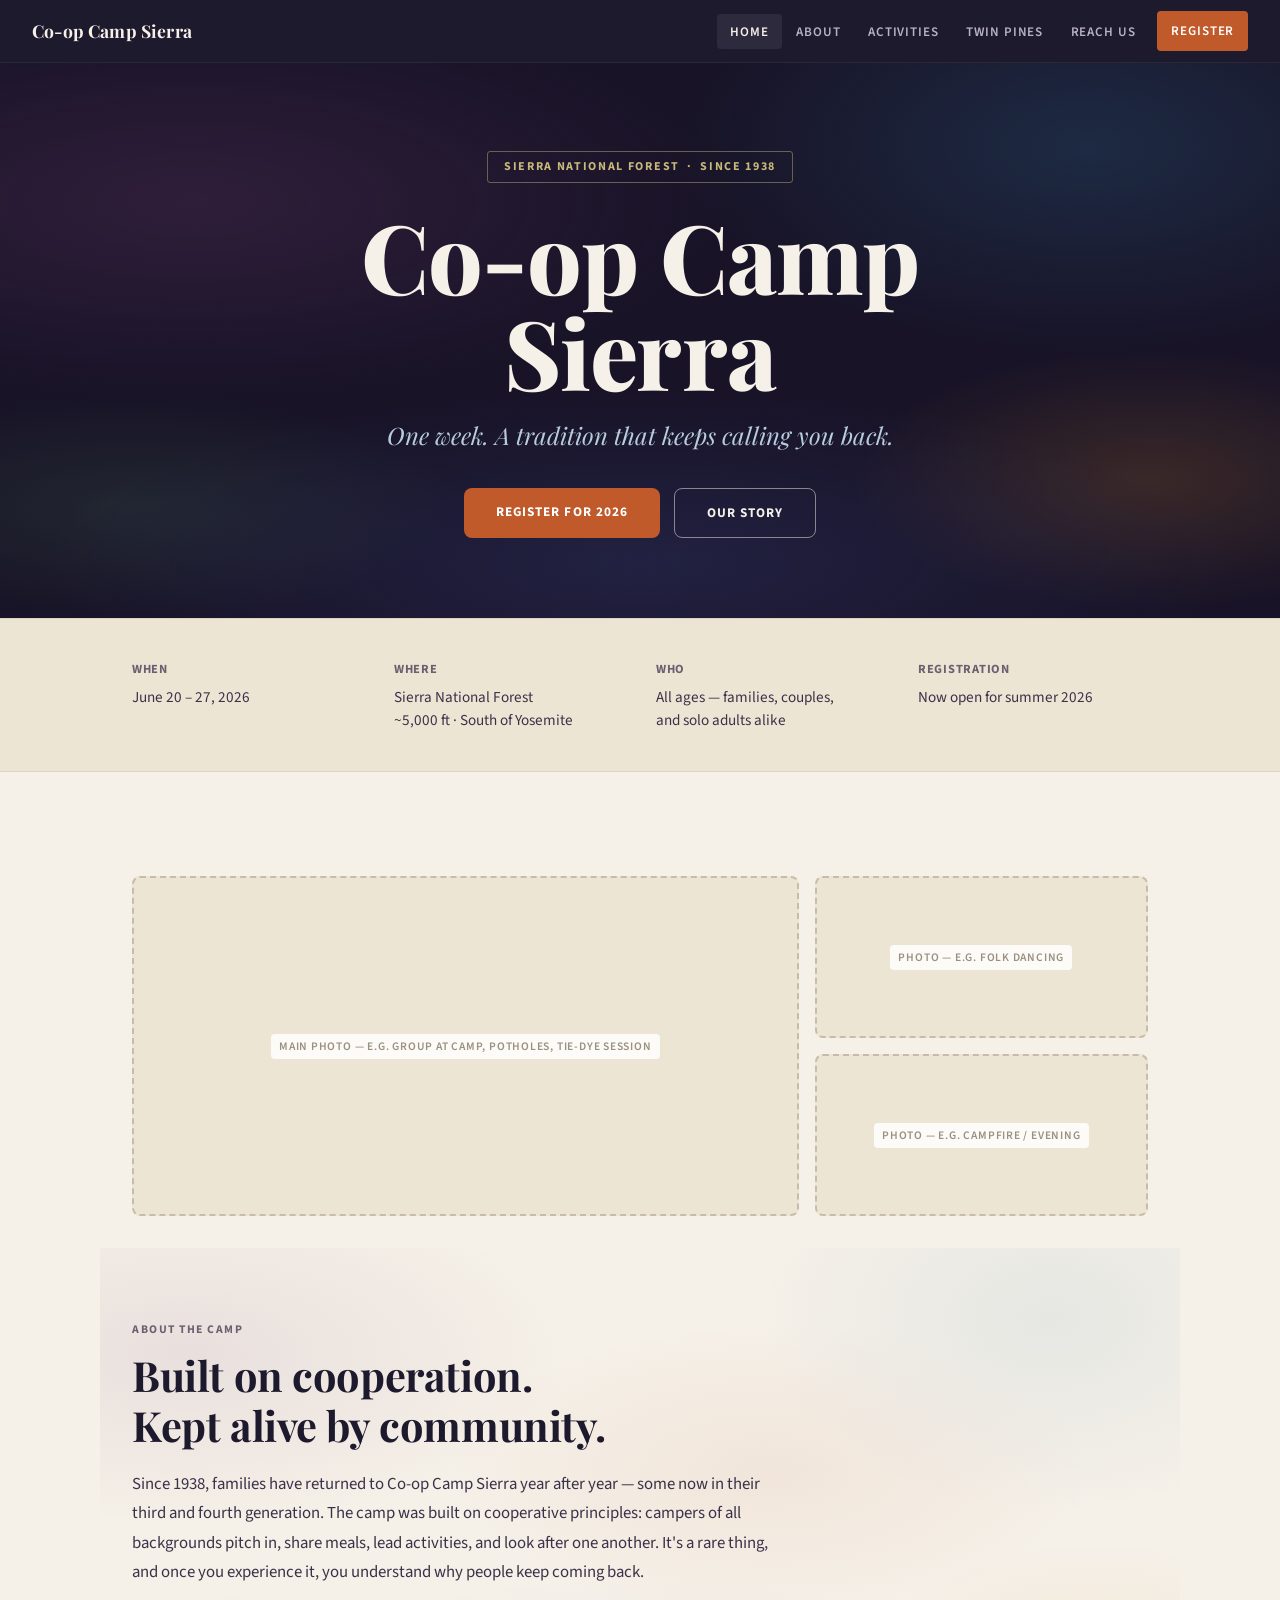
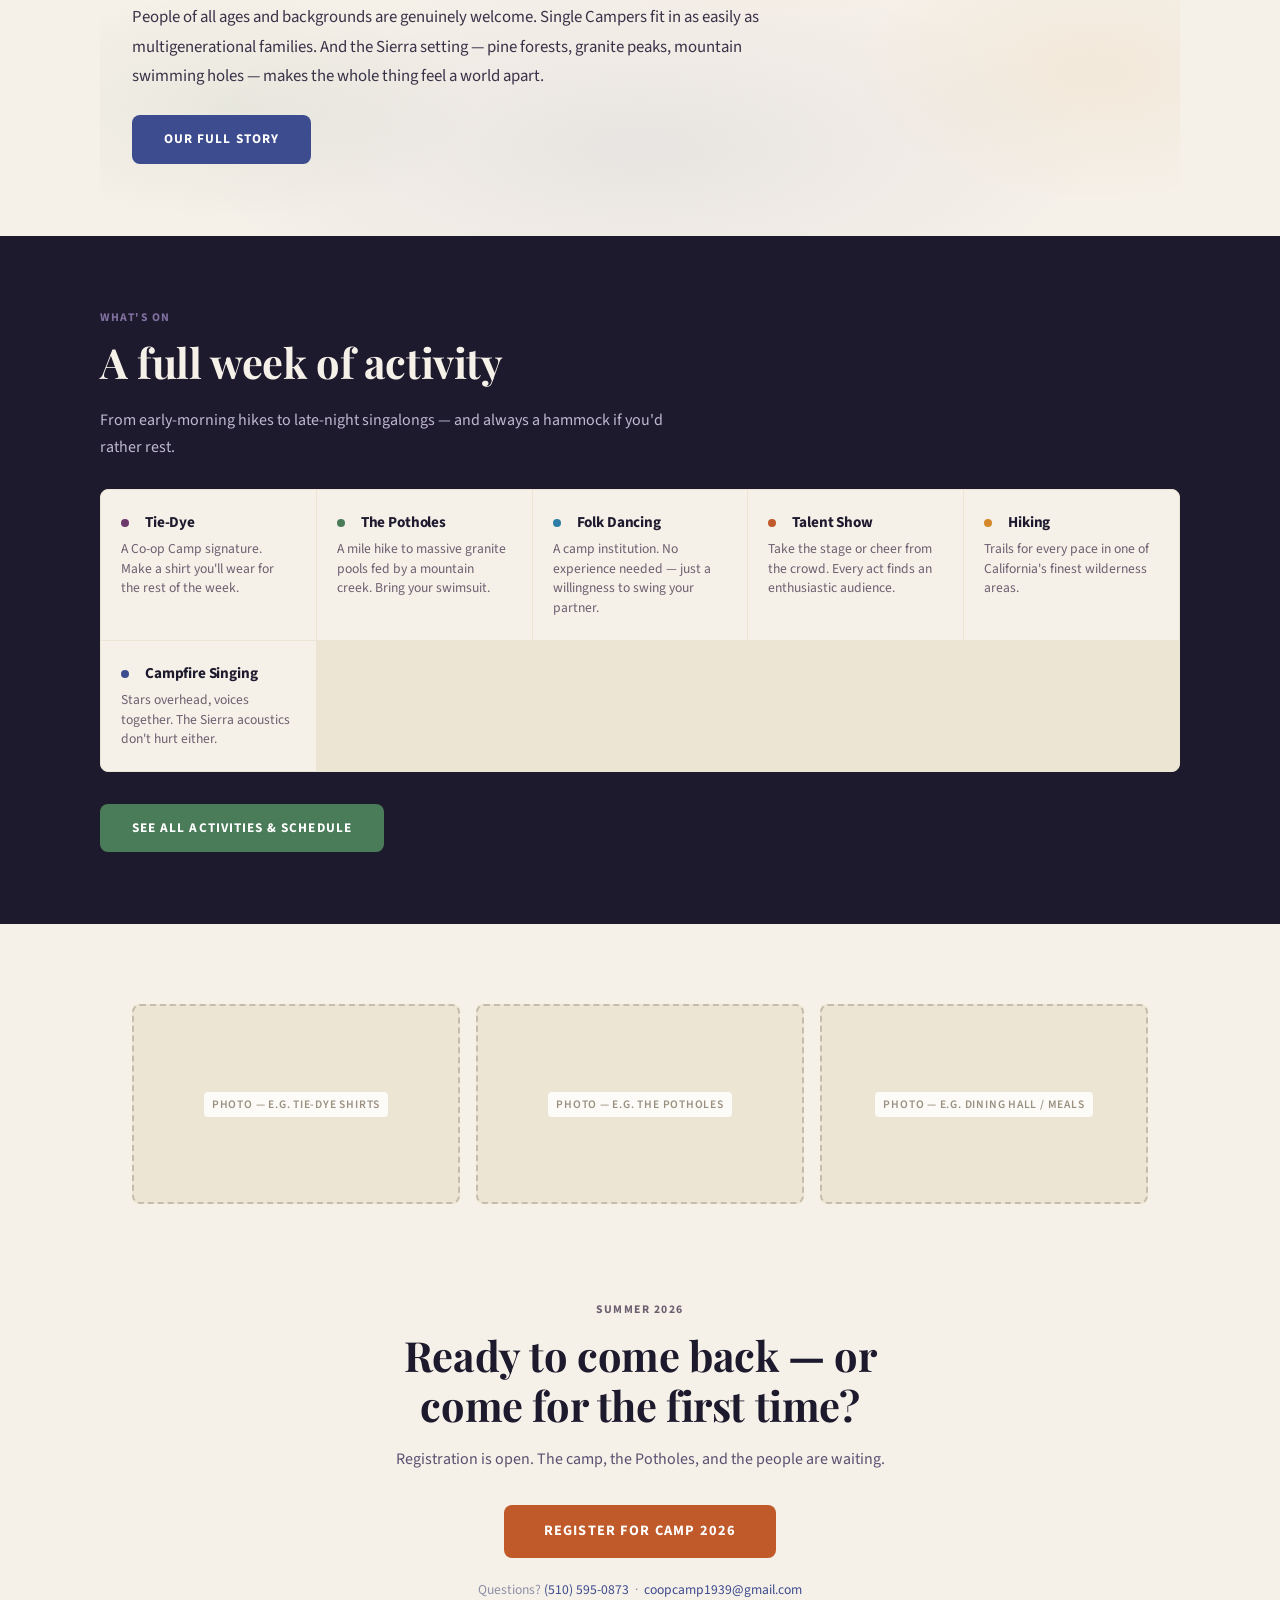
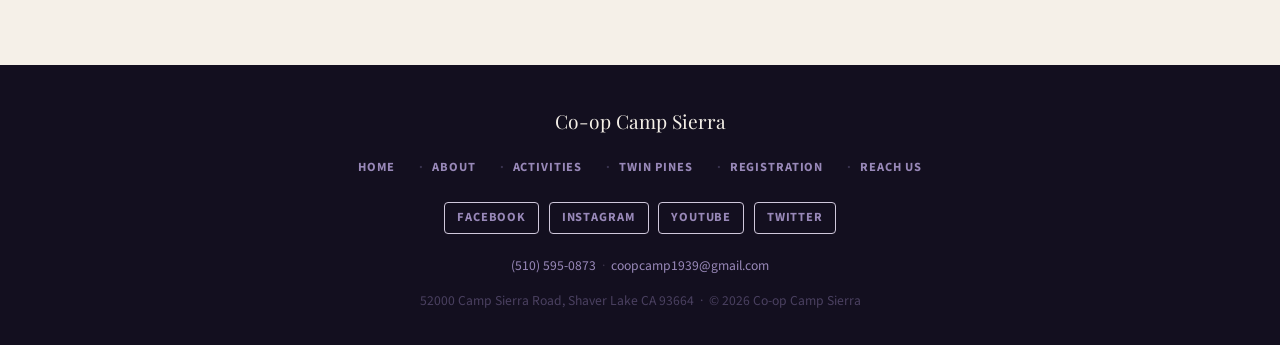
==== index.html @ 74055d45 "Add files via upload" ====
<!DOCTYPE html>
<html lang="en">
<head>
  <meta charset="UTF-8" />
  <meta name="viewport" content="width=device-width, initial-scale=1.0" />
  <title>Co-op Camp Sierra — A Cooperative Family Camp Since 1938</title>
  <meta name="description" content="Co-op Camp Sierra has gathered families and friends in the Sierras every summer since 1938. Join us June 20–27, 2026." />
  <link rel="stylesheet" href="css/style.css" />
</head>
<body>

  <nav class="site-nav" role="navigation" aria-label="Main navigation">
    <a class="nav-logo" href="index.html">Co-op Camp Sierra</a>
    <button class="nav-toggle" aria-label="Toggle menu" onclick="document.querySelector('.nav-links').classList.toggle('open')">
      <span></span><span></span><span></span>
    </button>
    <ul class="nav-links" id="nav-links">
      <li><a href="index.html" class="active">Home</a></li>
      <li><a href="pages/about.html">About</a></li>
      <li><a href="pages/activities.html">Activities</a></li>
      <li><a href="pages/twin-pines.html">Twin Pines</a></li>
      <li><a href="pages/contact.html">Reach Us</a></li>
      <li><a href="pages/registration.html" class="nav-cta">Register</a></li>
    </ul>
  </nav>

  <!-- HERO — replace the style background-image URL with your own photo -->
  <header class="hero hero-bg tiedye-wash"
          style="background-image: url('images/carnival.jpeg');">
    <!-- To add a photo: save your image as images/hero-camp.jpg (or any format)
         and update the URL above. The tie-dye glow and dark overlay appear automatically. -->
    <p class="hero-eyebrow">Sierra National Forest &nbsp;·&nbsp; Since 1938</p>
    <h1 class="hero-title">Co-op Camp Sierra</h1>
    <p class="hero-subtitle">One week. A tradition that keeps calling you back.</p>
    <div class="hero-ctas">
      <a class="btn btn-primary" href="pages/registration.html">Register for 2026</a>
      <a class="btn btn-secondary" href="pages/about.html">Our Story</a>
    </div>
  </header>

  <!-- QUICK FACTS STRIP -->
  <div class="info-strip">
    <div class="info-strip-inner">
      <div class="info-item">
        <h4>When</h4>
        <p>June 20 – 27, 2026</p>
      </div>
      <div class="info-item">
        <h4>Where</h4>
        <p>Sierra National Forest<br>~5,000 ft · South of Yosemite</p>
      </div>
      <div class="info-item">
        <h4>Who</h4>
        <p>All ages — families, couples,<br>and solo adults alike</p>
      </div>
      <div class="info-item">
        <h4>Registration</h4>
        <p>Now open for summer 2026</p>
      </div>
    </div>
  </div>

  <!-- PHOTO GALLERY — top of homepage -->
  <section class="section" style="padding-bottom:0;">
    <div class="photo-grid-hero">
      <!-- Replace src="" with your actual image paths, e.g. src="../images/potholes.jpg" -->
      <div class="photo-block" style="height:340px;">
        <span class="photo-block-label">Main photo — e.g. group at camp, Potholes, tie-dye session</span>
        <!-- <img src="images/camp-main.jpg" alt="Campers at Co-op Camp Sierra"> -->
      </div>
      <div style="display:flex; flex-direction:column; gap:1rem;">
        <div class="photo-block" style="height:162px;">
          <span class="photo-block-label">Photo — e.g. folk dancing</span>
          <!-- <img src="images/folk-dancing.jpg" alt="Folk dancing at camp"> -->
        </div>
        <div class="photo-block" style="height:162px;">
          <span class="photo-block-label">Photo — e.g. campfire / evening</span>
          <!-- <img src="images/campfire.jpg" alt="Campfire evening"> -->
        </div>
      </div>
    </div>
  </section>

  <!-- ABOUT SNAPSHOT -->
  <section class="section tiedye-wash">
    <p class="section-eyebrow">About the Camp</p>
    <h2 class="section-title">Built on cooperation.<br>Kept alive by community.</h2>
    <p class="section-body">Since 1938, families have returned to Co-op Camp Sierra year after year — some now in their third and fourth generation. The camp was built on cooperative principles: campers of all backgrounds pitch in, share meals, lead activities, and look after one another. It's a rare thing, and once you experience it, you understand why people keep coming back.</p>
    <p class="section-body" style="margin-top:1rem;">People of all ages and backgrounds are genuinely welcome. Single Campers fit in as easily as multigenerational families. And the Sierra setting — pine forests, granite peaks, mountain swimming holes — makes the whole thing feel a world apart.</p>
    <a class="btn btn-indigo" style="margin-top:1.5rem; display:inline-block;" href="pages/about.html">Our Full Story</a>
  </section>

  <!-- ACTIVITIES BAND -->
  <div class="band band-ink">
    <div class="band-inner">
      <p class="section-eyebrow">What's On</p>
      <h2 class="section-title">A full week of activity</h2>
      <p style="color:#c0b8d0; max-width:580px; margin-bottom:0.5rem; font-size:1rem;">From early-morning hikes to late-night singalongs — and always a hammock if you'd rather rest.</p>

      <div class="activity-grid">
        <div class="activity-card">
          <div style="display:flex;align-items:center;gap:0.5rem;margin-bottom:0.3rem;">
            <span class="activity-dot" style="background:var(--plum);"></span>
            <h3>Tie-Dye</h3>
          </div>
          <p>A Co-op Camp signature. Make a shirt you'll wear for the rest of the week.</p>
        </div>
        <div class="activity-card">
          <div style="display:flex;align-items:center;gap:0.5rem;margin-bottom:0.3rem;">
            <span class="activity-dot" style="background:var(--sage);"></span>
            <h3>The Potholes</h3>
          </div>
          <p>A mile hike to massive granite pools fed by a mountain creek. Bring your swimsuit.</p>
        </div>
        <div class="activity-card">
          <div style="display:flex;align-items:center;gap:0.5rem;margin-bottom:0.3rem;">
            <span class="activity-dot" style="background:var(--sky);"></span>
            <h3>Folk Dancing</h3>
          </div>
          <p>A camp institution. No experience needed — just a willingness to swing your partner.</p>
        </div>
        <div class="activity-card">
          <div style="display:flex;align-items:center;gap:0.5rem;margin-bottom:0.3rem;">
            <span class="activity-dot" style="background:var(--rust);"></span>
            <h3>Talent Show</h3>
          </div>
          <p>Take the stage or cheer from the crowd. Every act finds an enthusiastic audience.</p>
        </div>
        <div class="activity-card">
          <div style="display:flex;align-items:center;gap:0.5rem;margin-bottom:0.3rem;">
            <span class="activity-dot" style="background:var(--marigold);"></span>
            <h3>Hiking</h3>
          </div>
          <p>Trails for every pace in one of California's finest wilderness areas.</p>
        </div>
        <div class="activity-card">
          <div style="display:flex;align-items:center;gap:0.5rem;margin-bottom:0.3rem;">
            <span class="activity-dot" style="background:var(--indigo);"></span>
            <h3>Campfire Singing</h3>
          </div>
          <p>Stars overhead, voices together. The Sierra acoustics don't hurt either.</p>
        </div>
      </div>
      <div style="margin-top:2rem;">
        <a class="btn btn-sage" href="pages/activities.html">See All Activities &amp; Schedule</a>
      </div>
    </div>
  </div>

  <!-- PHOTO ROW -->
  <section class="section" style="padding-top:3rem; padding-bottom:0;">
    <div class="photo-grid-3">
      <div class="photo-block" style="height:200px;">
        <span class="photo-block-label">Photo — e.g. tie-dye shirts</span>
        <!-- <img src="images/tiedye.jpg" alt="Tie-dye at camp"> -->
      </div>
      <div class="photo-block" style="height:200px;">
        <span class="photo-block-label">Photo — e.g. the Potholes</span>
        <!-- <img src="images/potholes.jpg" alt="The Potholes swimming holes"> -->
      </div>
      <div class="photo-block" style="height:200px;">
        <span class="photo-block-label">Photo — e.g. dining hall / meals</span>
        <!-- <img src="images/dining.jpg" alt="Meals at camp"> -->
      </div>
    </div>
  </section>

  <!-- CTA -->
  <section class="section" style="text-align:center; padding-top:4rem; padding-bottom:4rem;">
    <p class="section-eyebrow" style="text-align:center;">Summer 2026</p>
    <h2 class="section-title" style="max-width:560px; margin:0 auto 1rem;">Ready to come back — or come for the first time?</h2>
    <p style="max-width:500px; margin:0 auto 2rem; color:#5a5070; font-size:1rem;">Registration is open. The camp, the Potholes, and the people are waiting.</p>
    <a class="btn btn-primary" href="pages/registration.html" style="font-size:0.9rem; padding:0.9rem 2.5rem;">Register for Camp 2026</a>
    <p style="color:#9090a8; font-size:0.85rem; margin-top:1.25rem;">Questions? <a href="tel:5105950873">(510) 595-0873</a> &nbsp;·&nbsp; <a href="mailto:coopcamp1939@gmail.com">coopcamp1939@gmail.com</a></p>
  </section>

  <footer class="site-footer">
    <span class="footer-logo">Co-op Camp Sierra</span>
    <nav class="footer-links" aria-label="Footer navigation">
      <a href="index.html">Home</a>
      <a href="pages/about.html">About</a>
      <a href="pages/activities.html">Activities</a>
      <a href="pages/twin-pines.html">Twin Pines</a>
      <a href="pages/registration.html">Registration</a>
      <a href="pages/contact.html">Reach Us</a>
    </nav>
    <div class="social-links" style="justify-content:center; margin-bottom:1.25rem;">
      <a href="http://www.facebook.com/groups/51711487635/" target="_blank" rel="noopener">Facebook</a>
      <a href="https://www.instagram.com/coopcampsierra/" target="_blank" rel="noopener">Instagram</a>
      <a href="http://www.youtube.com/channel/UCi2rjF8sjHXyjd9L-mYlB8A" target="_blank" rel="noopener">YouTube</a>
      <a href="https://twitter.com/coopCampSierra" target="_blank" rel="noopener">Twitter</a>
    </div>
    <p><a href="tel:5105950873">(510) 595-0873</a> &nbsp;·&nbsp; <a href="mailto:coopcamp1939@gmail.com">coopcamp1939@gmail.com</a></p>
    <p style="margin-top:0.75rem; color:#4a4060;">52000 Camp Sierra Road, Shaver Lake CA 93664 &nbsp;·&nbsp; © 2026 Co-op Camp Sierra</p>
  </footer>

</body>
</html>
---- css/style.css ----
/* =============================================
   Co-op Camp Sierra — Main Stylesheet
   Theme: Grown-up Tie-Dye / Sierra Summer
   ============================================= */

@import url('https://fonts.googleapis.com/css2?family=Playfair+Display:ital,wght@0,700;0,800;1,700&family=Source+Sans+3:wght@400;500;600;700&display=swap');

/* --- Tokens --- */
:root {
  /* Tie-dye palette: earthy, saturated but not garish */
  --indigo:   #3D4B8F;
  --rust:     #C05A2B;
  --sage:     #4A7C59;
  --marigold: #D4882A;
  --plum:     #6B3A6B;
  --sky:      #2E7DA6;

  --ink:      #1E1A2E;   /* near-black for type */
  --stone:    #F5F0E8;   /* warm off-white background */
  --parchment:#EDE5D4;   /* slightly darker warm tone */
  --mid:      #6B6070;   /* muted body text */

  --radius:   8px;
  --shadow:   0 2px 16px rgba(30,26,46,0.10);
}

/* --- Reset & Base --- */
*, *::before, *::after { box-sizing: border-box; margin: 0; padding: 0; }
html { scroll-behavior: smooth; }

body {
  font-family: 'Source Sans 3', sans-serif;
  background: var(--stone);
  color: var(--ink);
  font-size: 17px;
  line-height: 1.7;
  overflow-x: hidden;
}

h1, h2, h3 {
  font-family: 'Playfair Display', Georgia, serif;
  line-height: 1.2;
  letter-spacing: -0.01em;
}

h4, h5, h6 {
  font-family: 'Source Sans 3', sans-serif;
  font-weight: 700;
  letter-spacing: 0.06em;
  text-transform: uppercase;
  font-size: 0.78rem;
  color: var(--mid);
}

p { color: #3a3248; }

a { color: var(--indigo); text-decoration: none; }
a:hover { text-decoration: underline; }
a:focus-visible { outline: 3px solid var(--marigold); outline-offset: 3px; border-radius: 3px; }

img { max-width: 100%; height: auto; display: block; }

/* --- Subtle tie-dye wash (background texture, not a poster) --- */
.tiedye-wash {
  position: relative;
  overflow: hidden;
}
.tiedye-wash::before {
  content: '';
  position: absolute;
  inset: 0;
  background:
    radial-gradient(ellipse 55% 45% at 8% 18%,  rgba(107,58,107,0.09) 0%, transparent 65%),
    radial-gradient(ellipse 45% 55% at 88% 12%,  rgba(46,125,166,0.08) 0%, transparent 60%),
    radial-gradient(ellipse 65% 45% at 50% 85%,  rgba(61,75,143,0.07) 0%, transparent 65%),
    radial-gradient(ellipse 40% 40% at 92% 72%,  rgba(212,136,42,0.08) 0%, transparent 55%),
    radial-gradient(ellipse 42% 35% at 12% 78%,  rgba(74,124,89,0.07) 0%, transparent 55%),
    radial-gradient(ellipse 50% 42% at 62% 38%,  rgba(192,90,43,0.07) 0%, transparent 60%);
  pointer-events: none;
  z-index: 0;
}
.tiedye-wash > * { position: relative; z-index: 1; }

/* --- Nav --- */
.site-nav {
  position: sticky;
  top: 0;
  z-index: 100;
  background: var(--ink);
  padding: 0 2rem;
  display: flex;
  align-items: center;
  justify-content: space-between;
  gap: 1.5rem;
  border-bottom: 1px solid rgba(255,255,255,0.06);
}

.nav-logo {
  font-family: 'Playfair Display', serif;
  font-size: 1.1rem;
  font-weight: 700;
  color: var(--stone);
  white-space: nowrap;
  padding: 1rem 0;
  text-decoration: none;
  letter-spacing: 0.01em;
}
.nav-logo:hover { text-decoration: none; color: #e8c87a; }

.nav-links {
  list-style: none;
  display: flex;
  gap: 0;
  align-items: center;
}

.nav-links a {
  color: #b8b0c8;
  font-weight: 600;
  font-size: 0.82rem;
  letter-spacing: 0.07em;
  text-transform: uppercase;
  padding: 0.55rem 0.85rem;
  border-radius: 4px;
  transition: color 0.15s, background 0.15s;
  text-decoration: none;
  white-space: nowrap;
}
.nav-links a:hover,
.nav-links a.active {
  color: var(--stone);
  background: rgba(255,255,255,0.07);
}

/* Hamburger */
.nav-toggle {
  display: none;
  background: none;
  border: none;
  cursor: pointer;
  padding: 0.5rem;
  color: var(--stone);
  gap: 5px;
  flex-direction: column;
}
.nav-toggle span {
  display: block;
  width: 22px;
  height: 2px;
  background: currentColor;
  border-radius: 2px;
  transition: transform 0.2s;
}

@media (max-width: 720px) {
  .nav-toggle { display: flex; }
  .site-nav { padding: 0 1.25rem; position: relative; }
  .nav-links {
    display: none;
    flex-direction: column;
    position: absolute;
    top: 100%;
    left: 0; right: 0;
    background: var(--ink);
    padding: 0.75rem 1.25rem 1.25rem;
    border-top: 1px solid rgba(255,255,255,0.08);
    box-shadow: 0 8px 24px rgba(0,0,0,0.3);
  }
  .nav-links.open { display: flex; }
  .nav-links a { font-size: 0.9rem; padding: 0.6rem 0.5rem; border-radius: 0; border-bottom: 1px solid rgba(255,255,255,0.05); }
}

/* --- Hero --- */
.hero {
  padding: 5.5rem 2rem 5rem;
  text-align: center;
  background: var(--ink);
  color: white;
  position: relative;
  overflow: hidden;
}

/* Tie-dye rings as ambient glow — deep, painterly */
.hero::before {
  content: '';
  position: absolute;
  inset: 0;
  background:
    radial-gradient(ellipse 70% 60% at 15% 25%,  rgba(107,58,107,0.28) 0%, transparent 60%),
    radial-gradient(ellipse 55% 65% at 85% 15%,  rgba(46,125,166,0.22) 0%, transparent 58%),
    radial-gradient(ellipse 75% 50% at 50% 90%,  rgba(61,75,143,0.25) 0%, transparent 62%),
    radial-gradient(ellipse 45% 45% at 90% 75%,  rgba(212,136,42,0.18) 0%, transparent 52%),
    radial-gradient(ellipse 50% 40% at 10% 80%,  rgba(74,124,89,0.18) 0%, transparent 52%);
  pointer-events: none;
  z-index: 0;
}
.hero > * { position: relative; z-index: 1; }

.hero-eyebrow {
  display: inline-block;
  font-family: 'Source Sans 3', sans-serif;
  font-weight: 700;
  font-size: 0.75rem;
  letter-spacing: 0.14em;
  text-transform: uppercase;
  color: #c8b87a;
  border: 1px solid rgba(200,184,122,0.45);
  padding: 0.3rem 1rem;
  border-radius: 3px;
  margin-bottom: 1.5rem;
}

.hero-title {
  font-size: clamp(2.8rem, 7.5vw, 6rem);
  font-weight: 800;
  line-height: 1.0;
  color: var(--stone);
  margin-bottom: 1rem;
  max-width: 800px;
  margin-left: auto;
  margin-right: auto;
}

.hero-subtitle {
  font-family: 'Playfair Display', serif;
  font-style: italic;
  font-size: clamp(1.1rem, 2.5vw, 1.5rem);
  color: #b8cce0;
  margin-bottom: 2rem;
  max-width: 580px;
  margin-left: auto;
  margin-right: auto;
}

.hero-ctas {
  display: flex;
  gap: 0.85rem;
  justify-content: center;
  flex-wrap: wrap;
}

/* --- Buttons --- */
.btn {
  display: inline-block;
  font-family: 'Source Sans 3', sans-serif;
  font-weight: 700;
  font-size: 0.83rem;
  letter-spacing: 0.08em;
  text-transform: uppercase;
  padding: 0.8rem 2rem;
  border-radius: var(--radius);
  transition: transform 0.14s, box-shadow 0.14s, background 0.14s;
  text-decoration: none;
  cursor: pointer;
  border: none;
}
.btn:hover { transform: translateY(-1px); box-shadow: 0 5px 18px rgba(0,0,0,0.18); text-decoration: none; }
.btn:active { transform: translateY(0); }

.btn-primary   { background: var(--rust);    color: white; }
.btn-secondary { background: transparent;    color: var(--stone); border: 1.5px solid rgba(245,240,232,0.5); }
.btn-secondary:hover { background: rgba(245,240,232,0.1); }
.btn-indigo    { background: var(--indigo);  color: white; }
.btn-sage      { background: var(--sage);    color: white; }
.btn-plum      { background: var(--plum);    color: white; }

/* --- Sections --- */
.section {
  padding: 4.5rem 2rem;
  max-width: 1080px;
  margin: 0 auto;
}

.section-eyebrow {
  font-family: 'Source Sans 3', sans-serif;
  font-weight: 700;
  font-size: 0.73rem;
  letter-spacing: 0.13em;
  text-transform: uppercase;
  color: var(--mid);
  margin-bottom: 0.6rem;
}

.section-title {
  font-size: clamp(1.75rem, 4vw, 2.6rem);
  font-weight: 700;
  margin-bottom: 1.25rem;
}

.section-body {
  font-size: 1.05rem;
  max-width: 660px;
  color: #3a3248;
  line-height: 1.75;
}

/* Bands */
.band {
  width: 100%;
  padding: 4.5rem 2rem;
}
.band-ink { background: var(--ink); color: var(--stone); }
.band-ink p { color: #c0b8d0; }
.band-ink .section-title { color: var(--stone); }
.band-ink .section-eyebrow { color: #8070a0; }

.band-parchment { background: var(--parchment); }

.band-inner {
  max-width: 1080px;
  margin: 0 auto;
}

/* --- Quote --- */
.pullquote {
  position: relative;
  padding: 1.5rem 1.75rem 1.5rem 2.25rem;
  margin: 2.5rem 0;
  max-width: 680px;
}
.pullquote::before {
  content: '';
  position: absolute;
  left: 0; top: 0; bottom: 0;
  width: 4px;
  background: linear-gradient(to bottom, var(--plum), var(--sky), var(--sage));
  border-radius: 4px;
}
.pullquote p {
  font-family: 'Playfair Display', serif;
  font-style: italic;
  font-size: 1.2rem;
  line-height: 1.6;
  color: #3a3060;
}

/* --- Activity Grid --- */
.activity-grid {
  display: grid;
  grid-template-columns: repeat(auto-fill, minmax(210px, 1fr));
  gap: 1px;
  background: var(--parchment);
  border: 1px solid var(--parchment);
  border-radius: var(--radius);
  overflow: hidden;
  margin-top: 1.75rem;
}

.activity-card {
  background: var(--stone);
  padding: 1.4rem 1.25rem;
  transition: background 0.15s;
}
.activity-card:hover { background: white; }
.activity-card h3 {
  font-family: 'Source Sans 3', sans-serif;
  font-size: 0.95rem;
  font-weight: 700;
  color: var(--ink);
  margin-bottom: 0.2rem;
}
.activity-card p {
  font-size: 0.85rem;
  color: var(--mid);
  line-height: 1.45;
}
.activity-dot {
  width: 8px; height: 8px;
  border-radius: 50%;
  display: inline-block;
  margin-right: 0.5rem;
  vertical-align: middle;
  flex-shrink: 0;
}

/* --- Pricing --- */
.pricing-grid {
  display: grid;
  grid-template-columns: repeat(auto-fill, minmax(230px, 1fr));
  gap: 1.25rem;
  margin-top: 1.5rem;
}

.pricing-card {
  background: rgba(255,255,255,0.06);
  border: 1px solid rgba(255,255,255,0.1);
  border-radius: var(--radius);
  padding: 1.5rem;
}
.pricing-card h3 {
  font-family: 'Source Sans 3', sans-serif;
  font-size: 0.75rem;
  font-weight: 700;
  letter-spacing: 0.1em;
  text-transform: uppercase;
  color: #c0b0d8;
  margin-bottom: 1rem;
  padding-bottom: 0.6rem;
  border-bottom: 1px solid rgba(255,255,255,0.1);
}
.price-row {
  display: flex;
  justify-content: space-between;
  gap: 0.5rem;
  padding: 0.3rem 0;
  font-size: 0.9rem;
  color: #c0b8d0;
  border-bottom: 1px solid rgba(255,255,255,0.05);
}
.price-row:last-child { border-bottom: none; }
.price-label { color: #a09ab8; }
.price-val { font-weight: 700; color: var(--stone); }

.pricing-label {
  font-family: 'Source Sans 3', sans-serif;
  font-weight: 700;
  font-size: 0.72rem;
  letter-spacing: 0.12em;
  text-transform: uppercase;
  color: #8070a0;
  margin: 2rem 0 0.6rem;
  padding-bottom: 0.4rem;
  border-bottom: 1px solid rgba(255,255,255,0.08);
}

.pricing-note-block {
  background: rgba(212,136,42,0.12);
  border-left: 3px solid var(--marigold);
  border-radius: 0 6px 6px 0;
  padding: 0.75rem 1.1rem;
  font-size: 0.88rem;
  color: #d4c09a;
  margin: 1rem 0;
}

/* --- Registration Steps --- */
.reg-steps {
  display: grid;
  grid-template-columns: repeat(auto-fill, minmax(230px, 1fr));
  gap: 1.25rem;
  margin: 1.75rem 0;
}
.step-card {
  background: white;
  border-radius: var(--radius);
  padding: 1.5rem;
  box-shadow: var(--shadow);
  border-top: 3px solid var(--rust);
}
.step-card:nth-child(2) { border-top-color: var(--indigo); }
.step-num {
  font-family: 'Playfair Display', serif;
  font-size: 2.25rem;
  font-weight: 800;
  color: var(--rust);
  line-height: 1;
  margin-bottom: 0.5rem;
}
.step-card:nth-child(2) .step-num { color: var(--indigo); }
.step-card h3 {
  font-family: 'Source Sans 3', sans-serif;
  font-weight: 700;
  font-size: 0.95rem;
  color: var(--ink);
  margin-bottom: 0.4rem;
}
.step-card p { font-size: 0.9rem; color: var(--mid); }
.step-card a { color: var(--indigo); }

/* --- Contact --- */
.contact-grid {
  display: grid;
  grid-template-columns: 1fr 1fr;
  gap: 1.5rem;
  margin-top: 1.75rem;
}
@media (max-width: 580px) {
  .contact-grid { grid-template-columns: 1fr; }
}

.contact-card {
  background: white;
  border-radius: var(--radius);
  padding: 1.75rem;
  box-shadow: var(--shadow);
}
.contact-card h3 {
  font-family: 'Source Sans 3', sans-serif;
  font-weight: 700;
  font-size: 0.75rem;
  letter-spacing: 0.1em;
  text-transform: uppercase;
  color: var(--mid);
  margin-bottom: 0.85rem;
  padding-bottom: 0.6rem;
  border-bottom: 1px solid var(--parchment);
}
.contact-card address { font-style: normal; }
.contact-card p,
.contact-card address p { font-size: 1rem; color: #3a3248; line-height: 1.7; }
.contact-card a { color: var(--indigo); font-weight: 600; }

/* --- Social Links --- */
.social-links {
  display: flex;
  gap: 0.6rem;
  flex-wrap: wrap;
  margin-top: 1rem;
}
.social-links a {
  font-size: 0.78rem;
  font-weight: 700;
  letter-spacing: 0.07em;
  text-transform: uppercase;
  color: var(--mid);
  border: 1px solid #d0c8dc;
  border-radius: 4px;
  padding: 0.3rem 0.75rem;
  text-decoration: none;
  transition: border-color 0.15s, color 0.15s;
}
.social-links a:hover { color: var(--indigo); border-color: var(--indigo); }

/* --- Paypal box --- */
.paypal-box {
  background: white;
  border-radius: var(--radius);
  padding: 1.5rem;
  box-shadow: var(--shadow);
  display: inline-flex;
  flex-direction: column;
  align-items: flex-start;
  gap: 0.6rem;
  margin-top: 1.25rem;
}
.paypal-box p { font-size: 0.9rem; color: var(--mid); }
.paypal-box strong { color: var(--ink); }

/* --- Google Form Embed --- */
.google-form-wrap {
  background: white;
  border-radius: var(--radius);
  padding: 1.5rem;
  box-shadow: var(--shadow);
  margin-top: 1.5rem;
}
.google-form-wrap iframe {
  width: 100%;
  min-height: 600px;
  border: none;
  border-radius: 4px;
}

/* --- Footer --- */
.site-footer {
  background: #130f1f;
  color: #7a7090;
  text-align: center;
  padding: 2.5rem 2rem 2rem;
  font-size: 0.85rem;
}
.footer-logo {
  font-family: 'Playfair Display', serif;
  font-size: 1.2rem;
  color: var(--stone);
  display: block;
  margin-bottom: 1rem;
}
.footer-links {
  display: flex;
  justify-content: center;
  gap: 0.5rem;
  flex-wrap: wrap;
  margin-bottom: 1.25rem;
}
.footer-links a {
  color: #7a7090;
  font-size: 0.78rem;
  letter-spacing: 0.07em;
  text-transform: uppercase;
  font-weight: 700;
  padding: 0.2rem 0.5rem;
  text-decoration: none;
  transition: color 0.15s;
}
.footer-links a:hover { color: var(--stone); }
.footer-links a + a::before {
  content: '·';
  margin-right: 0.5rem;
  color: #3a3450;
}
.site-footer a { color: #9888b8; }
.site-footer a:hover { color: var(--stone); }

/* --- Page hero (inner pages) --- */
.page-hero {
  background: var(--ink);
  text-align: center;
  padding: 3.5rem 2rem 3rem;
  position: relative;
  overflow: hidden;
}
.page-hero::before {
  content: '';
  position: absolute;
  inset: 0;
  background:
    radial-gradient(ellipse 60% 80% at 20% 30%, rgba(107,58,107,0.22) 0%, transparent 60%),
    radial-gradient(ellipse 50% 60% at 80% 20%, rgba(46,125,166,0.18) 0%, transparent 58%),
    radial-gradient(ellipse 55% 50% at 60% 80%, rgba(61,75,143,0.18) 0%, transparent 60%);
  pointer-events: none;
}
.page-hero > * { position: relative; z-index: 1; }
.page-hero h1 {
  font-size: clamp(2rem, 5.5vw, 3.5rem);
  color: var(--stone);
}
.page-hero p {
  color: #a8a0c0;
  font-size: 1rem;
  max-width: 560px;
  margin: 0.75rem auto 0;
}
.page-hero .page-eyebrow {
  display: inline-block;
  font-size: 0.72rem;
  font-weight: 700;
  letter-spacing: 0.14em;
  text-transform: uppercase;
  color: #c8b87a;
  border: 1px solid rgba(200,184,122,0.4);
  padding: 0.25rem 0.85rem;
  border-radius: 3px;
  margin-bottom: 1rem;
}

/* --- Info strip (homepage quick facts) --- */
.info-strip {
  background: var(--parchment);
  border-top: 1px solid #ddd4c4;
  border-bottom: 1px solid #ddd4c4;
}
.info-strip-inner {
  max-width: 1080px;
  margin: 0 auto;
  padding: 2.5rem 2rem;
  display: grid;
  grid-template-columns: repeat(auto-fit, minmax(200px, 1fr));
  gap: 2rem;
}
.info-item h4 { margin-bottom: 0.35rem; color: var(--mid); }
.info-item p { font-size: 0.95rem; color: #3a3248; line-height: 1.5; }

/* --- Responsive --- */
@media (max-width: 580px) {
  .section { padding: 3rem 1.25rem; }
  .band { padding: 3rem 1.25rem; }
  .hero { padding: 3.5rem 1.25rem 3rem; }
  .page-hero { padding: 2.5rem 1.25rem 2.25rem; }
}

/* Reduced motion */
@media (prefers-reduced-motion: reduce) {
  *, *::before, *::after { transition: none !important; animation: none !important; }
}

/* =============================================
   Additional styles — v2 updates
   ============================================= */

/* --- Nav CTA button --- */
.nav-cta {
  display: inline-block;
  font-family: 'Source Sans 3', sans-serif;
  font-weight: 700;
  font-size: 0.78rem;
  letter-spacing: 0.08em;
  text-transform: uppercase;
  background: var(--rust);
  color: white !important;
  padding: 0.5rem 1.1rem;
  border-radius: var(--radius);
  text-decoration: none !important;
  transition: background 0.15s, transform 0.12s;
  white-space: nowrap;
  margin-left: 0.5rem;
}
.nav-cta:hover { background: #a84a20; transform: translateY(-1px); }
@media (max-width: 720px) {
  .nav-cta { margin-left: 0; margin-top: 0.25rem; width: fit-content; }
}

/* --- Hero with background image --- */
.hero-bg {
  background-color: var(--ink);
  background-size: cover;
  background-position: center center;
  background-repeat: no-repeat;
}
/* Overlay that sits between image and tie-dye glow */
.hero-bg::after {
  content: '';
  position: absolute;
  inset: 0;
  background: rgba(20, 15, 35, 0.60);
  z-index: 0;
  pointer-events: none;
}
/* tie-dye glow sits on top of the dim overlay */
.hero-bg::before { z-index: 1; }
.hero-bg > * { position: relative; z-index: 2; }

/* Page hero with image */
.page-hero-bg {
  background-color: var(--ink);
  background-size: cover;
  background-position: center 40%;
  background-repeat: no-repeat;
}
.page-hero-bg::after {
  content: '';
  position: absolute;
  inset: 0;
  background: rgba(20, 15, 35, 0.58);
  z-index: 0;
  pointer-events: none;
}
.page-hero-bg::before { z-index: 1; }
.page-hero-bg > * { position: relative; z-index: 2; }

/* --- Photo placeholder blocks --- */
.photo-block {
  background: var(--parchment);
  border: 2px dashed #c8bca8;
  border-radius: var(--radius);
  display: flex;
  flex-direction: column;
  align-items: center;
  justify-content: center;
  color: #9a9080;
  font-size: 0.82rem;
  font-weight: 600;
  letter-spacing: 0.06em;
  text-transform: uppercase;
  gap: 0.5rem;
  text-align: center;
  padding: 1.5rem;
  overflow: hidden;
  position: relative;
}
.photo-block img {
  position: absolute;
  inset: 0;
  width: 100%;
  height: 100%;
  object-fit: cover;
  border-radius: calc(var(--radius) - 2px);
}
.photo-block-label {
  position: relative;
  z-index: 1;
  background: rgba(255,255,255,0.85);
  border-radius: 4px;
  padding: 0.2rem 0.5rem;
  font-size: 0.72rem;
}

/* Photo grid layouts */
.photo-grid-2 {
  display: grid;
  grid-template-columns: 1fr 1fr;
  gap: 1rem;
  margin: 2rem 0;
}
.photo-grid-3 {
  display: grid;
  grid-template-columns: repeat(3, 1fr);
  gap: 1rem;
  margin: 2rem 0;
}
.photo-grid-hero {
  display: grid;
  grid-template-columns: 2fr 1fr;
  gap: 1rem;
  margin: 2rem 0;
}
@media (max-width: 640px) {
  .photo-grid-2, .photo-grid-3, .photo-grid-hero { grid-template-columns: 1fr; }
}

/* Photo caption */
.photo-caption {
  font-size: 0.8rem;
  color: var(--mid);
  font-style: italic;
  margin-top: 0.4rem;
  text-align: center;
}

/* --- Schedule / Week-at-a-Glance --- */
.schedule-section { margin-top: 3rem; }

.schedule-tabs {
  display: flex;
  gap: 0.4rem;
  flex-wrap: wrap;
  margin-bottom: 0;
  border-bottom: 2px solid var(--parchment);
  padding-bottom: 0;
}
.schedule-tab {
  font-family: 'Source Sans 3', sans-serif;
  font-size: 0.78rem;
  font-weight: 700;
  letter-spacing: 0.07em;
  text-transform: uppercase;
  padding: 0.55rem 1rem;
  border-radius: 6px 6px 0 0;
  background: var(--parchment);
  color: var(--mid);
  border: none;
  cursor: pointer;
  border: 1px solid #d8cebc;
  border-bottom: none;
  transition: background 0.12s, color 0.12s;
  margin-bottom: -2px;
}
.schedule-tab.active {
  background: var(--stone);
  color: var(--ink);
  border-color: var(--parchment);
  border-bottom-color: var(--stone);
}
.schedule-tab:hover:not(.active) { background: #ede5d4; }

.schedule-panel {
  display: none;
  background: var(--stone);
  border: 1px solid var(--parchment);
  border-top: none;
  border-radius: 0 var(--radius) var(--radius) var(--radius);
  padding: 1.5rem;
}
.schedule-panel.active { display: block; }

/* PDF download list */
.pdf-list {
  list-style: none;
  display: flex;
  flex-direction: column;
  gap: 0.6rem;
  margin-top: 1rem;
}
.pdf-list li a {
  display: inline-flex;
  align-items: center;
  gap: 0.5rem;
  font-weight: 700;
  font-size: 0.88rem;
  color: var(--indigo);
  border: 1px solid #c8d0e8;
  border-radius: 6px;
  padding: 0.5rem 1rem;
  background: white;
  transition: background 0.12s, border-color 0.12s;
  text-decoration: none;
}
.pdf-list li a:hover { background: #eef0f8; border-color: var(--indigo); }
.pdf-icon { font-size: 1rem; }

/* Embedded PDF viewer */
.pdf-embed-wrap {
  background: white;
  border-radius: var(--radius);
  border: 1px solid var(--parchment);
  overflow: hidden;
  margin-top: 1rem;
}
.pdf-embed-wrap iframe {
  width: 100%;
  height: 520px;
  border: none;
  display: block;
}

/* --- Twin Pines newspaper archive --- */
.newspaper-grid {
  display: grid;
  grid-template-columns: repeat(auto-fill, minmax(240px, 1fr));
  gap: 1.25rem;
  margin-top: 1.5rem;
}
.newspaper-card {
  background: white;
  border-radius: var(--radius);
  box-shadow: var(--shadow);
  overflow: hidden;
  transition: transform 0.15s, box-shadow 0.15s;
  text-decoration: none;
  color: var(--ink);
  display: flex;
  flex-direction: column;
}
.newspaper-card:hover {
  transform: translateY(-3px);
  box-shadow: 0 8px 28px rgba(30,26,46,0.14);
  text-decoration: none;
}
.newspaper-card-thumb {
  height: 160px;
  background: var(--parchment);
  border-bottom: 1px solid #e8e0d0;
  display: flex;
  align-items: center;
  justify-content: center;
  overflow: hidden;
}
.newspaper-card-thumb iframe {
  width: 200%;
  height: 200%;
  transform: scale(0.5);
  transform-origin: top left;
  pointer-events: none;
  border: none;
}
.newspaper-card-thumb .thumb-placeholder {
  font-family: 'Playfair Display', serif;
  font-size: 1.5rem;
  color: #c8b890;
  text-align: center;
  padding: 1rem;
}
.newspaper-card-body {
  padding: 1rem 1.1rem 1.25rem;
  flex: 1;
  display: flex;
  flex-direction: column;
}
.newspaper-card-date {
  font-size: 0.72rem;
  font-weight: 700;
  letter-spacing: 0.1em;
  text-transform: uppercase;
  color: var(--mid);
  margin-bottom: 0.3rem;
}
.newspaper-card-title {
  font-family: 'Playfair Display', serif;
  font-size: 1.05rem;
  color: var(--ink);
  line-height: 1.3;
  margin-bottom: 0.5rem;
}
.newspaper-card-link {
  font-size: 0.8rem;
  font-weight: 700;
  color: var(--indigo);
  margin-top: auto;
  letter-spacing: 0.04em;
}

/* Submit article form */
.article-form {
  background: white;
  border-radius: var(--radius);
  padding: 2rem;
  box-shadow: var(--shadow);
  max-width: 640px;
}
.article-form h3 {
  font-family: 'Playfair Display', serif;
  font-size: 1.4rem;
  margin-bottom: 0.5rem;
}
.article-form p.form-sub {
  font-size: 0.9rem;
  color: var(--mid);
  margin-bottom: 1.5rem;
}
.form-row {
  display: flex;
  flex-direction: column;
  gap: 0.35rem;
  margin-bottom: 1rem;
}
.form-row label {
  font-size: 0.78rem;
  font-weight: 700;
  letter-spacing: 0.07em;
  text-transform: uppercase;
  color: var(--mid);
}
.form-row input,
.form-row textarea {
  font-family: 'Source Sans 3', sans-serif;
  font-size: 0.95rem;
  color: var(--ink);
  background: var(--stone);
  border: 1px solid #d0c8bc;
  border-radius: 6px;
  padding: 0.65rem 0.85rem;
  transition: border-color 0.12s;
  width: 100%;
}
.form-row input:focus,
.form-row textarea:focus {
  outline: none;
  border-color: var(--indigo);
  background: white;
}
.form-row textarea { min-height: 140px; resize: vertical; }
.form-note {
  font-size: 0.82rem;
  color: var(--mid);
  margin-top: 0.75rem;
  font-style: italic;
}
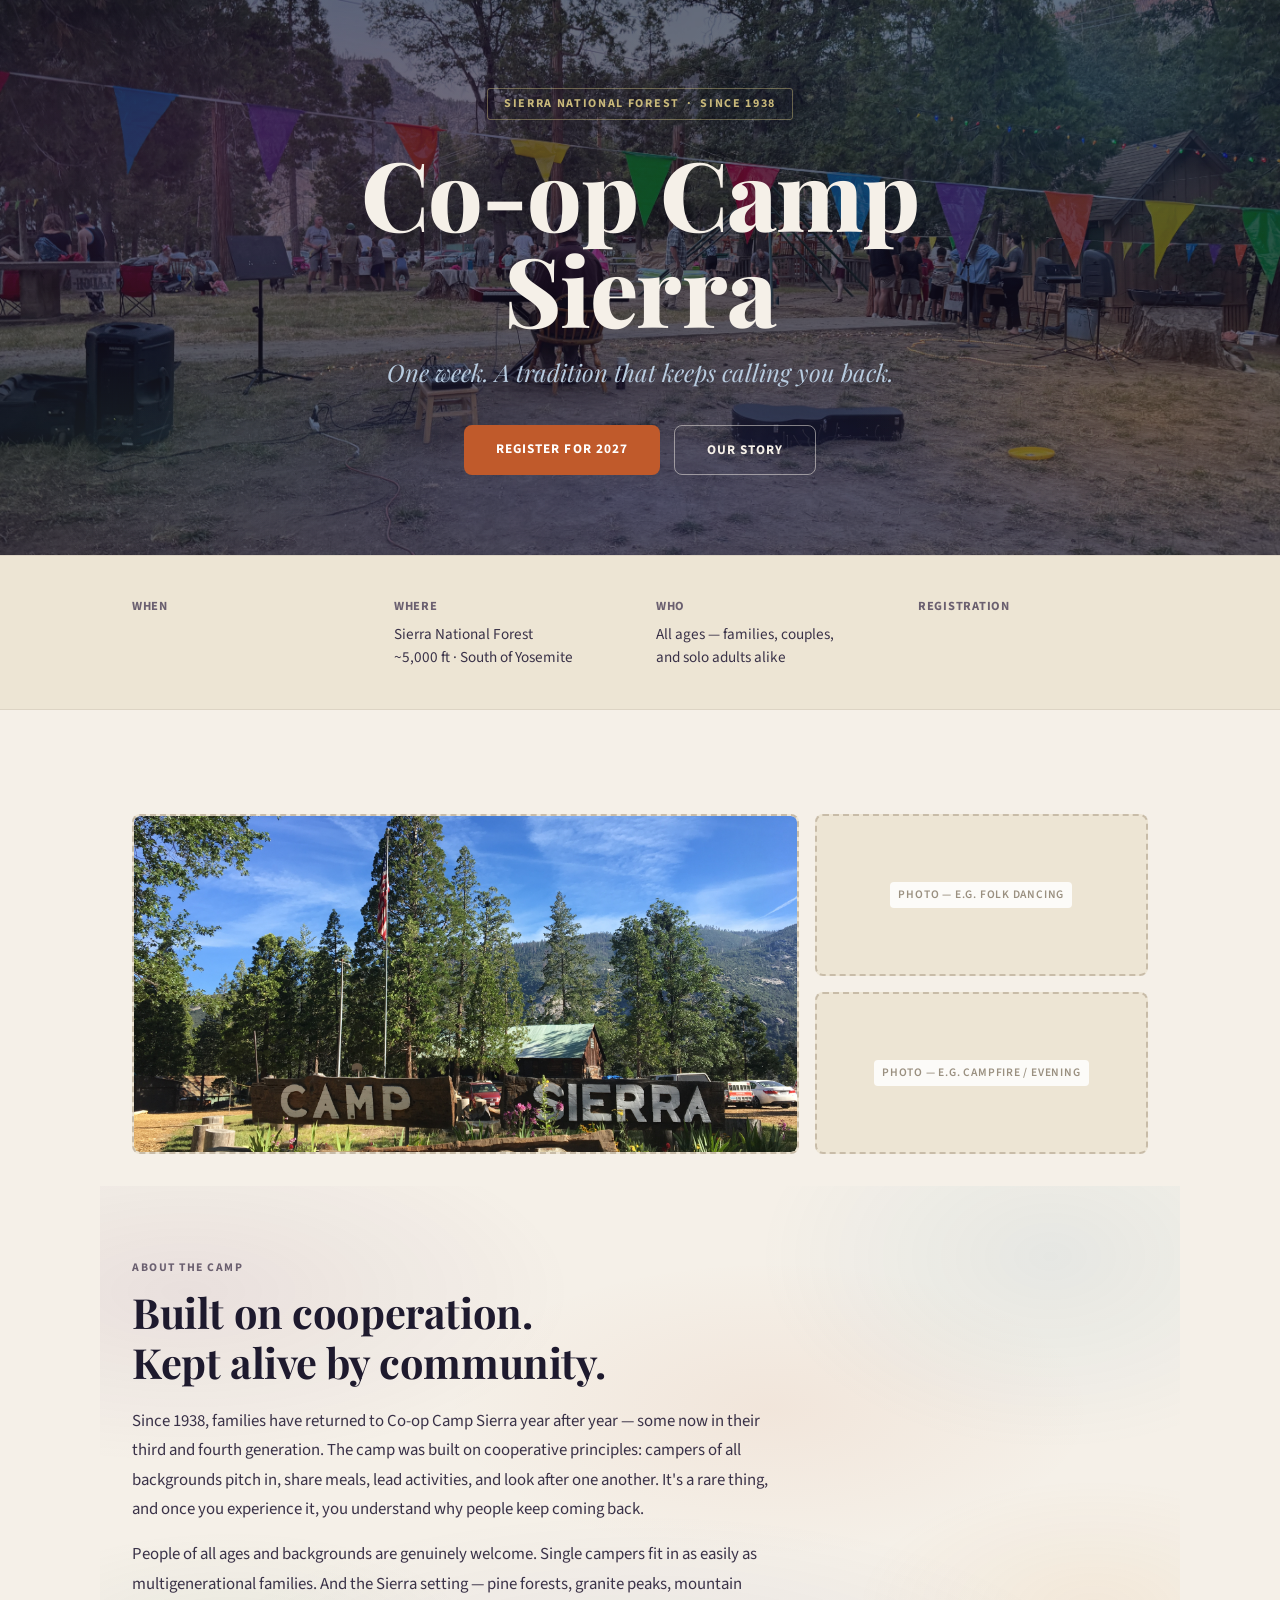
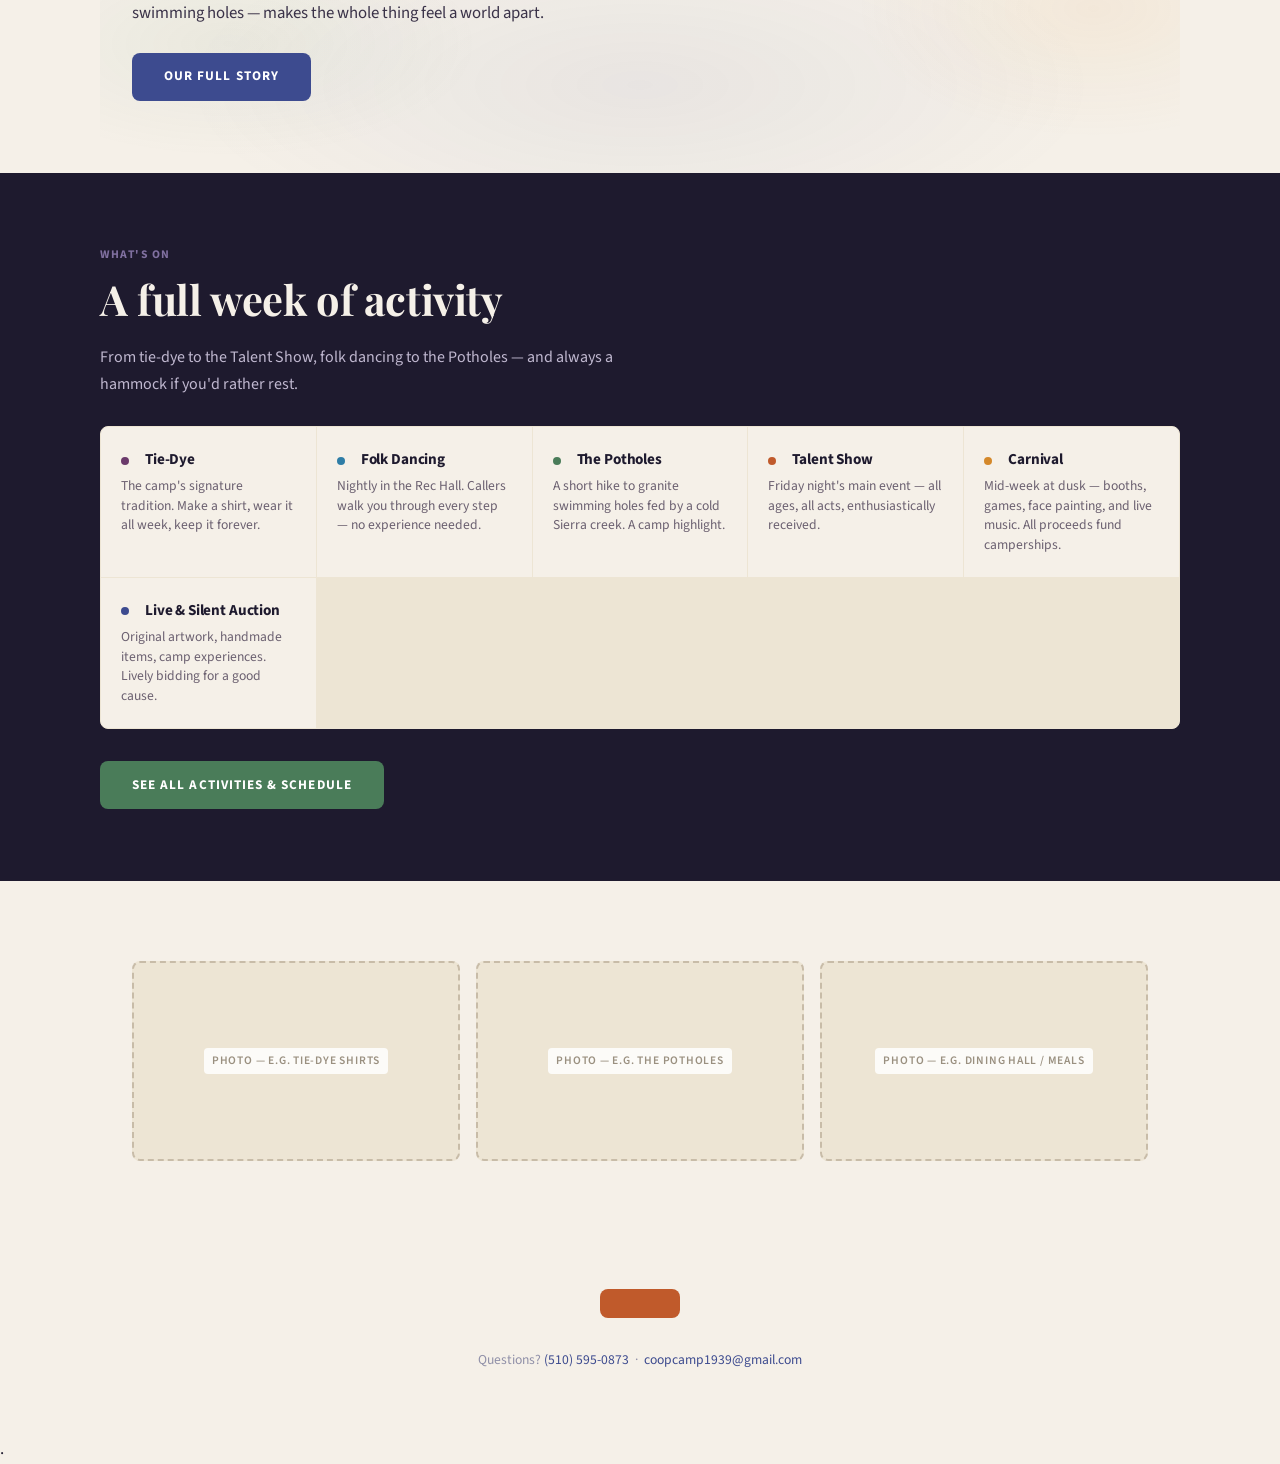
==== commit 40ddf8b7: "Add files via upload" ====
--- a/index.html
+++ b/index.html
@@ -4,36 +4,21 @@
   <meta charset="UTF-8" />
   <meta name="viewport" content="width=device-width, initial-scale=1.0" />
   <title>Co-op Camp Sierra — A Cooperative Family Camp Since 1938</title>
-  <meta name="description" content="Co-op Camp Sierra has gathered families and friends in the Sierras every summer since 1938. Join us June 20–27, 2026." />
+  <meta name="description" content="Co-op Camp Sierra has gathered families and friends in the Sierra Nevada every summer since 1938. Join us for our 89th year!" />
   <link rel="stylesheet" href="css/style.css" />
+  <script src="js/config.js"></script>
 </head>
 <body>
 
-  <nav class="site-nav" role="navigation" aria-label="Main navigation">
-    <a class="nav-logo" href="index.html">Co-op Camp Sierra</a>
-    <button class="nav-toggle" aria-label="Toggle menu" onclick="document.querySelector('.nav-links').classList.toggle('open')">
-      <span></span><span></span><span></span>
-    </button>
-    <ul class="nav-links" id="nav-links">
-      <li><a href="index.html" class="active">Home</a></li>
-      <li><a href="pages/about.html">About</a></li>
-      <li><a href="pages/activities.html">Activities</a></li>
-      <li><a href="pages/twin-pines.html">Twin Pines</a></li>
-      <li><a href="pages/contact.html">Reach Us</a></li>
-      <li><a href="pages/registration.html" class="nav-cta">Register</a></li>
-    </ul>
-  </nav>
+  <div id="site-nav"></div>
 
-  <!-- HERO — replace the style background-image URL with your own photo -->
   <header class="hero hero-bg tiedye-wash"
           style="background-image: url('images/carnival.jpeg');">
-    <!-- To add a photo: save your image as images/hero-camp.jpg (or any format)
-         and update the URL above. The tie-dye glow and dark overlay appear automatically. -->
     <p class="hero-eyebrow">Sierra National Forest &nbsp;·&nbsp; Since 1938</p>
     <h1 class="hero-title">Co-op Camp Sierra</h1>
     <p class="hero-subtitle">One week. A tradition that keeps calling you back.</p>
     <div class="hero-ctas">
-      <a class="btn btn-primary" href="pages/registration.html">Register for 2026</a>
+      <a class="btn btn-primary" id="hero-cta-btn" href="pages/registration.html">Register for 2027</a>
       <a class="btn btn-secondary" href="pages/about.html">Our Story</a>
     </div>
   </header>
@@ -43,7 +28,7 @@
     <div class="info-strip-inner">
       <div class="info-item">
         <h4>When</h4>
-        <p>June 20 – 27, 2026</p>
+        <p id="facts-when"></p>
       </div>
       <div class="info-item">
         <h4>Where</h4>
@@ -55,18 +40,16 @@
       </div>
       <div class="info-item">
         <h4>Registration</h4>
-        <p>Now open for summer 2026</p>
+        <p id="facts-registration"></p>
       </div>
     </div>
   </div>
 
-  <!-- PHOTO GALLERY — top of homepage -->
+  <!-- PHOTO GALLERY -->
   <section class="section" style="padding-bottom:0;">
     <div class="photo-grid-hero">
-      <!-- Replace src="" with your actual image paths, e.g. src="../images/potholes.jpg" -->
       <div class="photo-block" style="height:340px;">
-        <span class="photo-block-label">Main photo — e.g. group at camp, Potholes, tie-dye session</span>
-        <!-- <img src="images/camp-main.jpg" alt="Campers at Co-op Camp Sierra"> -->
+        <img src="images/coop-camp-sign.jpg" alt="Co-op Camp Sierra sign">
       </div>
       <div style="display:flex; flex-direction:column; gap:1rem;">
         <div class="photo-block" style="height:162px;">
@@ -86,7 +69,7 @@
     <p class="section-eyebrow">About the Camp</p>
     <h2 class="section-title">Built on cooperation.<br>Kept alive by community.</h2>
     <p class="section-body">Since 1938, families have returned to Co-op Camp Sierra year after year — some now in their third and fourth generation. The camp was built on cooperative principles: campers of all backgrounds pitch in, share meals, lead activities, and look after one another. It's a rare thing, and once you experience it, you understand why people keep coming back.</p>
-    <p class="section-body" style="margin-top:1rem;">People of all ages and backgrounds are genuinely welcome. Single Campers fit in as easily as multigenerational families. And the Sierra setting — pine forests, granite peaks, mountain swimming holes — makes the whole thing feel a world apart.</p>
+    <p class="section-body" style="margin-top:1rem;">People of all ages and backgrounds are genuinely welcome. Single campers fit in as easily as multigenerational families. And the Sierra setting — pine forests, granite peaks, mountain swimming holes — makes the whole thing feel a world apart.</p>
     <a class="btn btn-indigo" style="margin-top:1.5rem; display:inline-block;" href="pages/about.html">Our Full Story</a>
   </section>
 
@@ -95,50 +78,43 @@
     <div class="band-inner">
       <p class="section-eyebrow">What's On</p>
       <h2 class="section-title">A full week of activity</h2>
-      <p style="color:#c0b8d0; max-width:580px; margin-bottom:0.5rem; font-size:1rem;">From early-morning hikes to late-night singalongs — and always a hammock if you'd rather rest.</p>
-
+      <p style="color:#c0b8d0; max-width:580px; margin-bottom:0.5rem; font-size:1rem;">From tie-dye to the Talent Show, folk dancing to the Potholes — and always a hammock if you'd rather rest.</p>
       <div class="activity-grid">
         <div class="activity-card">
           <div style="display:flex;align-items:center;gap:0.5rem;margin-bottom:0.3rem;">
-            <span class="activity-dot" style="background:var(--plum);"></span>
-            <h3>Tie-Dye</h3>
+            <span class="activity-dot" style="background:var(--plum);"></span><h3>Tie-Dye</h3>
           </div>
-          <p>A Co-op Camp signature. Make a shirt you'll wear for the rest of the week.</p>
+          <p>The camp's signature tradition. Make a shirt, wear it all week, keep it forever.</p>
         </div>
         <div class="activity-card">
           <div style="display:flex;align-items:center;gap:0.5rem;margin-bottom:0.3rem;">
-            <span class="activity-dot" style="background:var(--sage);"></span>
-            <h3>The Potholes</h3>
+            <span class="activity-dot" style="background:var(--sky);"></span><h3>Folk Dancing</h3>
           </div>
-          <p>A mile hike to massive granite pools fed by a mountain creek. Bring your swimsuit.</p>
+          <p>Nightly in the Rec Hall. Callers walk you through every step — no experience needed.</p>
         </div>
         <div class="activity-card">
           <div style="display:flex;align-items:center;gap:0.5rem;margin-bottom:0.3rem;">
-            <span class="activity-dot" style="background:var(--sky);"></span>
-            <h3>Folk Dancing</h3>
+            <span class="activity-dot" style="background:var(--sage);"></span><h3>The Potholes</h3>
           </div>
-          <p>A camp institution. No experience needed — just a willingness to swing your partner.</p>
+          <p>A short hike to granite swimming holes fed by a cold Sierra creek. A camp highlight.</p>
         </div>
         <div class="activity-card">
           <div style="display:flex;align-items:center;gap:0.5rem;margin-bottom:0.3rem;">
-            <span class="activity-dot" style="background:var(--rust);"></span>
-            <h3>Talent Show</h3>
+            <span class="activity-dot" style="background:var(--rust);"></span><h3>Talent Show</h3>
           </div>
-          <p>Take the stage or cheer from the crowd. Every act finds an enthusiastic audience.</p>
+          <p>Friday night's main event — all ages, all acts, enthusiastically received.</p>
         </div>
         <div class="activity-card">
           <div style="display:flex;align-items:center;gap:0.5rem;margin-bottom:0.3rem;">
-            <span class="activity-dot" style="background:var(--marigold);"></span>
-            <h3>Hiking</h3>
+            <span class="activity-dot" style="background:var(--marigold);"></span><h3>Carnival</h3>
           </div>
-          <p>Trails for every pace in one of California's finest wilderness areas.</p>
+          <p>Mid-week at dusk — booths, games, face painting, and live music. All proceeds fund camperships.</p>
         </div>
         <div class="activity-card">
           <div style="display:flex;align-items:center;gap:0.5rem;margin-bottom:0.3rem;">
-            <span class="activity-dot" style="background:var(--indigo);"></span>
-            <h3>Campfire Singing</h3>
+            <span class="activity-dot" style="background:var(--indigo);"></span><h3>Live &amp; Silent Auction</h3>
           </div>
-          <p>Stars overhead, voices together. The Sierra acoustics don't hurt either.</p>
+          <p>Original artwork, handmade items, camp experiences. Lively bidding for a good cause.</p>
         </div>
       </div>
       <div style="margin-top:2rem;">
@@ -167,32 +143,41 @@
 
   <!-- CTA -->
   <section class="section" style="text-align:center; padding-top:4rem; padding-bottom:4rem;">
-    <p class="section-eyebrow" style="text-align:center;">Summer 2026</p>
-    <h2 class="section-title" style="max-width:560px; margin:0 auto 1rem;">Ready to come back — or come for the first time?</h2>
-    <p style="max-width:500px; margin:0 auto 2rem; color:#5a5070; font-size:1rem;">Registration is open. The camp, the Potholes, and the people are waiting.</p>
-    <a class="btn btn-primary" href="pages/registration.html" style="font-size:0.9rem; padding:0.9rem 2.5rem;">Register for Camp 2026</a>
-    <p style="color:#9090a8; font-size:0.85rem; margin-top:1.25rem;">Questions? <a href="tel:5105950873">(510) 595-0873</a> &nbsp;·&nbsp; <a href="mailto:coopcamp1939@gmail.com">coopcamp1939@gmail.com</a></p>
+    <p class="section-eyebrow" id="cta-eyebrow" style="text-align:center;"></p>
+    <h2 class="section-title" id="cta-heading" style="max-width:560px; margin:0 auto 1rem;"></h2>
+    <p id="cta-body" style="max-width:500px; margin:0 auto 2rem; color:#5a5070; font-size:1rem;"></p>
+    <a id="cta-btn" class="btn btn-primary" href="pages/registration.html"
+       style="font-size:0.9rem; padding:0.9rem 2.5rem;"></a>
+    <p style="color:#9090a8; font-size:0.85rem; margin-top:1.25rem;">
+      Questions? <a href="tel:5105950873">(510) 595-0873</a> &nbsp;·&nbsp;
+      <a href="mailto:coopcamp1939@gmail.com">coopcamp1939@gmail.com</a>
+    </p>
   </section>
 
-  <footer class="site-footer">
-    <span class="footer-logo">Co-op Camp Sierra</span>
-    <nav class="footer-links" aria-label="Footer navigation">
-      <a href="index.html">Home</a>
-      <a href="pages/about.html">About</a>
-      <a href="pages/activities.html">Activities</a>
-      <a href="pages/twin-pines.html">Twin Pines</a>
-      <a href="pages/registration.html">Registration</a>
-      <a href="pages/contact.html">Reach Us</a>
-    </nav>
-    <div class="social-links" style="justify-content:center; margin-bottom:1.25rem;">
-      <a href="http://www.facebook.com/groups/51711487635/" target="_blank" rel="noopener">Facebook</a>
-      <a href="https://www.instagram.com/coopcampsierra/" target="_blank" rel="noopener">Instagram</a>
-      <a href="http://www.youtube.com/channel/UCi2rjF8sjHXyjd9L-mYlB8A" target="_blank" rel="noopener">YouTube</a>
-      <a href="https://twitter.com/coopCampSierra" target="_blank" rel="noopener">Twitter</a>
-    </div>
-    <p><a href="tel:5105950873">(510) 595-0873</a> &nbsp;·&nbsp; <a href="mailto:coopcamp1939@gmail.com">coopcamp1939@gmail.com</a></p>
-    <p style="margin-top:0.75rem; color:#4a4060;">52000 Camp Sierra Road, Shaver Lake CA 93664 &nbsp;·&nbsp; © 2026 Co-op Camp Sierra</p>
-  </footer>
+  <div id="site-footer"></div>
+
+.  <script>
+    // Populate dates from config
+    document.getElementById('facts-when').textContent = CAMP_DATES;
+
+    if (REGISTRATION_OPEN) {
+      document.getElementById('facts-registration').textContent = 'Now open for summer ' + CAMP_YEAR;
+      document.getElementById('cta-eyebrow').textContent  = 'Summer ' + CAMP_YEAR + ' · Our ' + CAMP_YEAR_NUMBER + ' year';
+      document.getElementById('cta-heading').textContent  = 'Ready to come back — or come for the first time?';
+      document.getElementById('cta-body').textContent     = 'Registration is open. The camp, the Potholes, and the people are waiting.';
+      document.getElementById('cta-btn').textContent      = 'Register for Camp ' + CAMP_YEAR;
+      document.getElementById('hero-cta-btn').textContent = 'Register for ' + CAMP_YEAR;
+    } else {
+      document.getElementById('facts-registration').textContent = 'Opening soon — check back!';
+      document.getElementById('cta-eyebrow').textContent  = 'Summer ' + CAMP_YEAR + ' · Our ' + CAMP_YEAR_NUMBER + ' year';
+      document.getElementById('cta-heading').textContent  = 'See you ' + CAMP_DATES + '.';
+      document.getElementById('cta-body').textContent     = 'Registration for ' + CAMP_YEAR + ' isn\'t open yet — check back soon. In the meantime, browse the site and get excited.';
+      document.getElementById('cta-btn').textContent      = 'Registration info';
+      document.getElementById('cta-btn').style.background = 'var(--mid)';
+      document.getElementById('hero-cta-btn').textContent = 'Registration info';
+      document.getElementById('hero-cta-btn').style.background = 'var(--mid)';
+    }
+  </script>
 
 </body>
 </html>
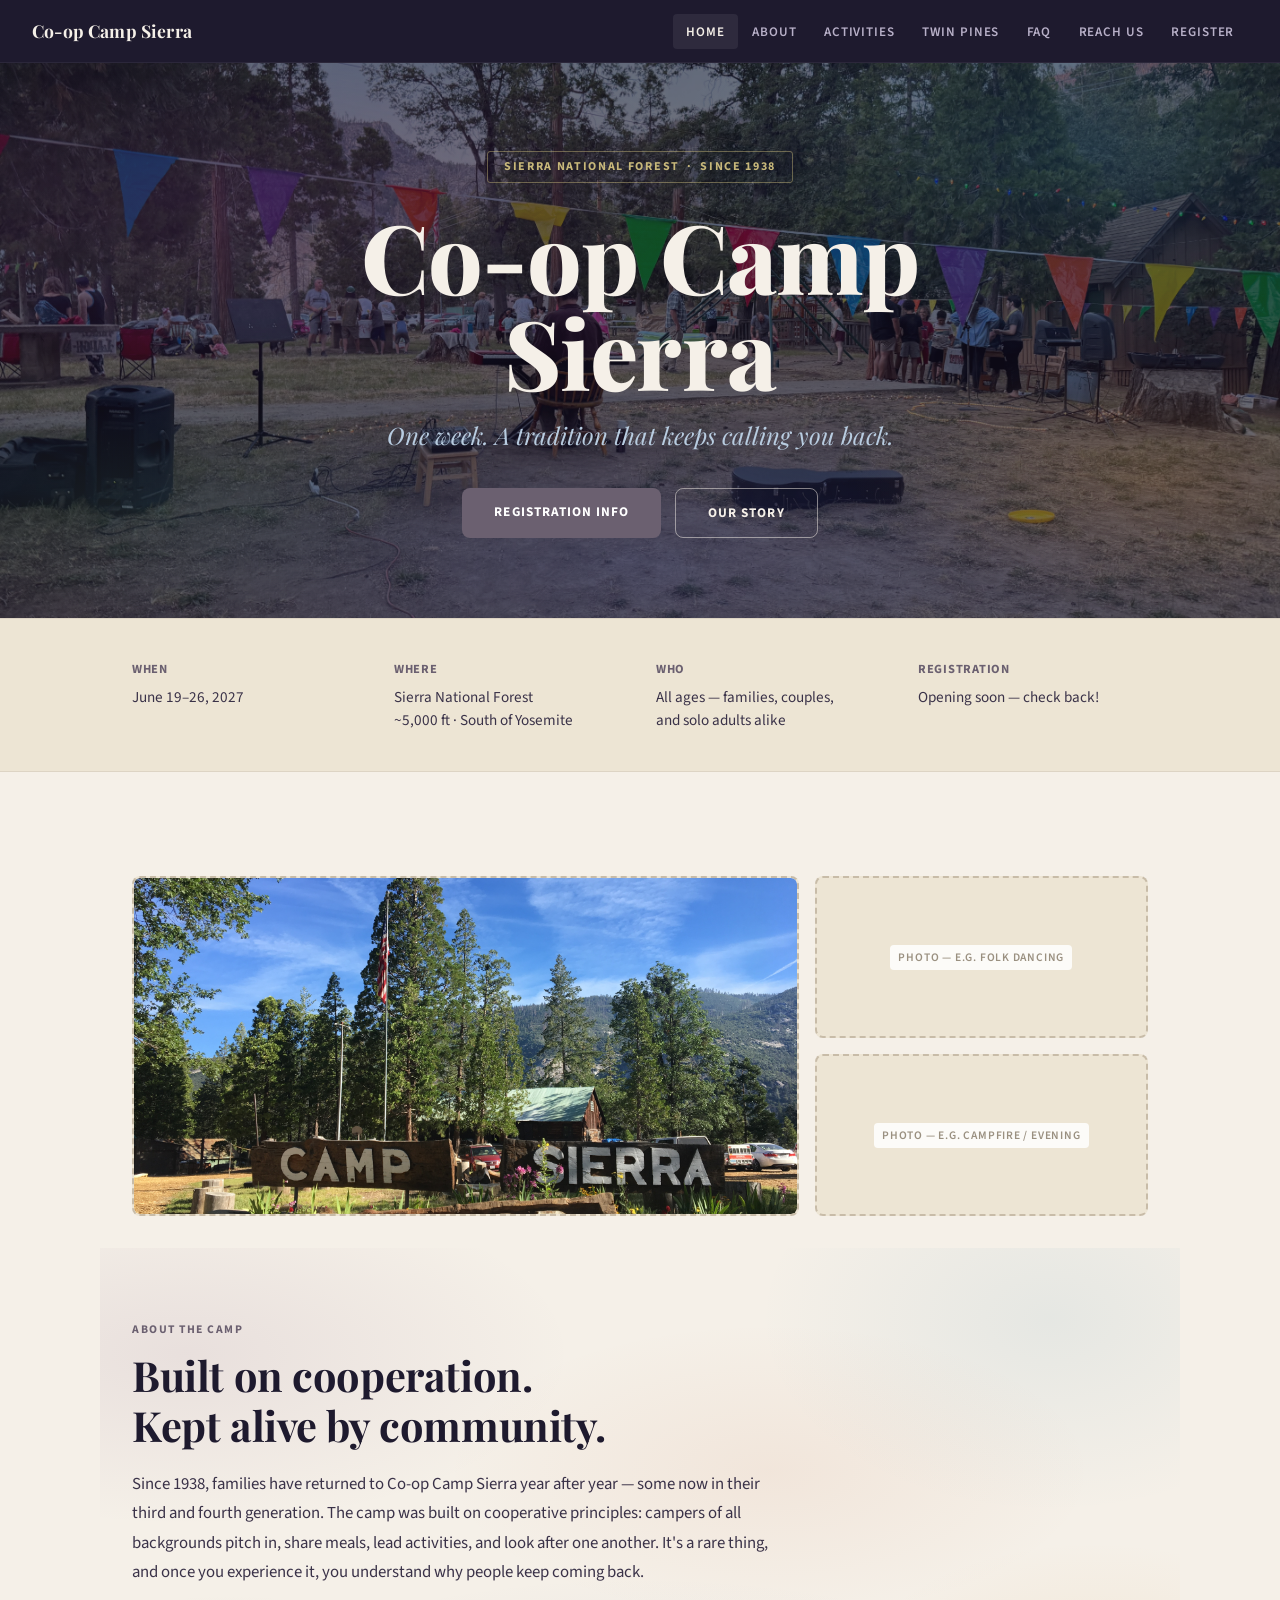
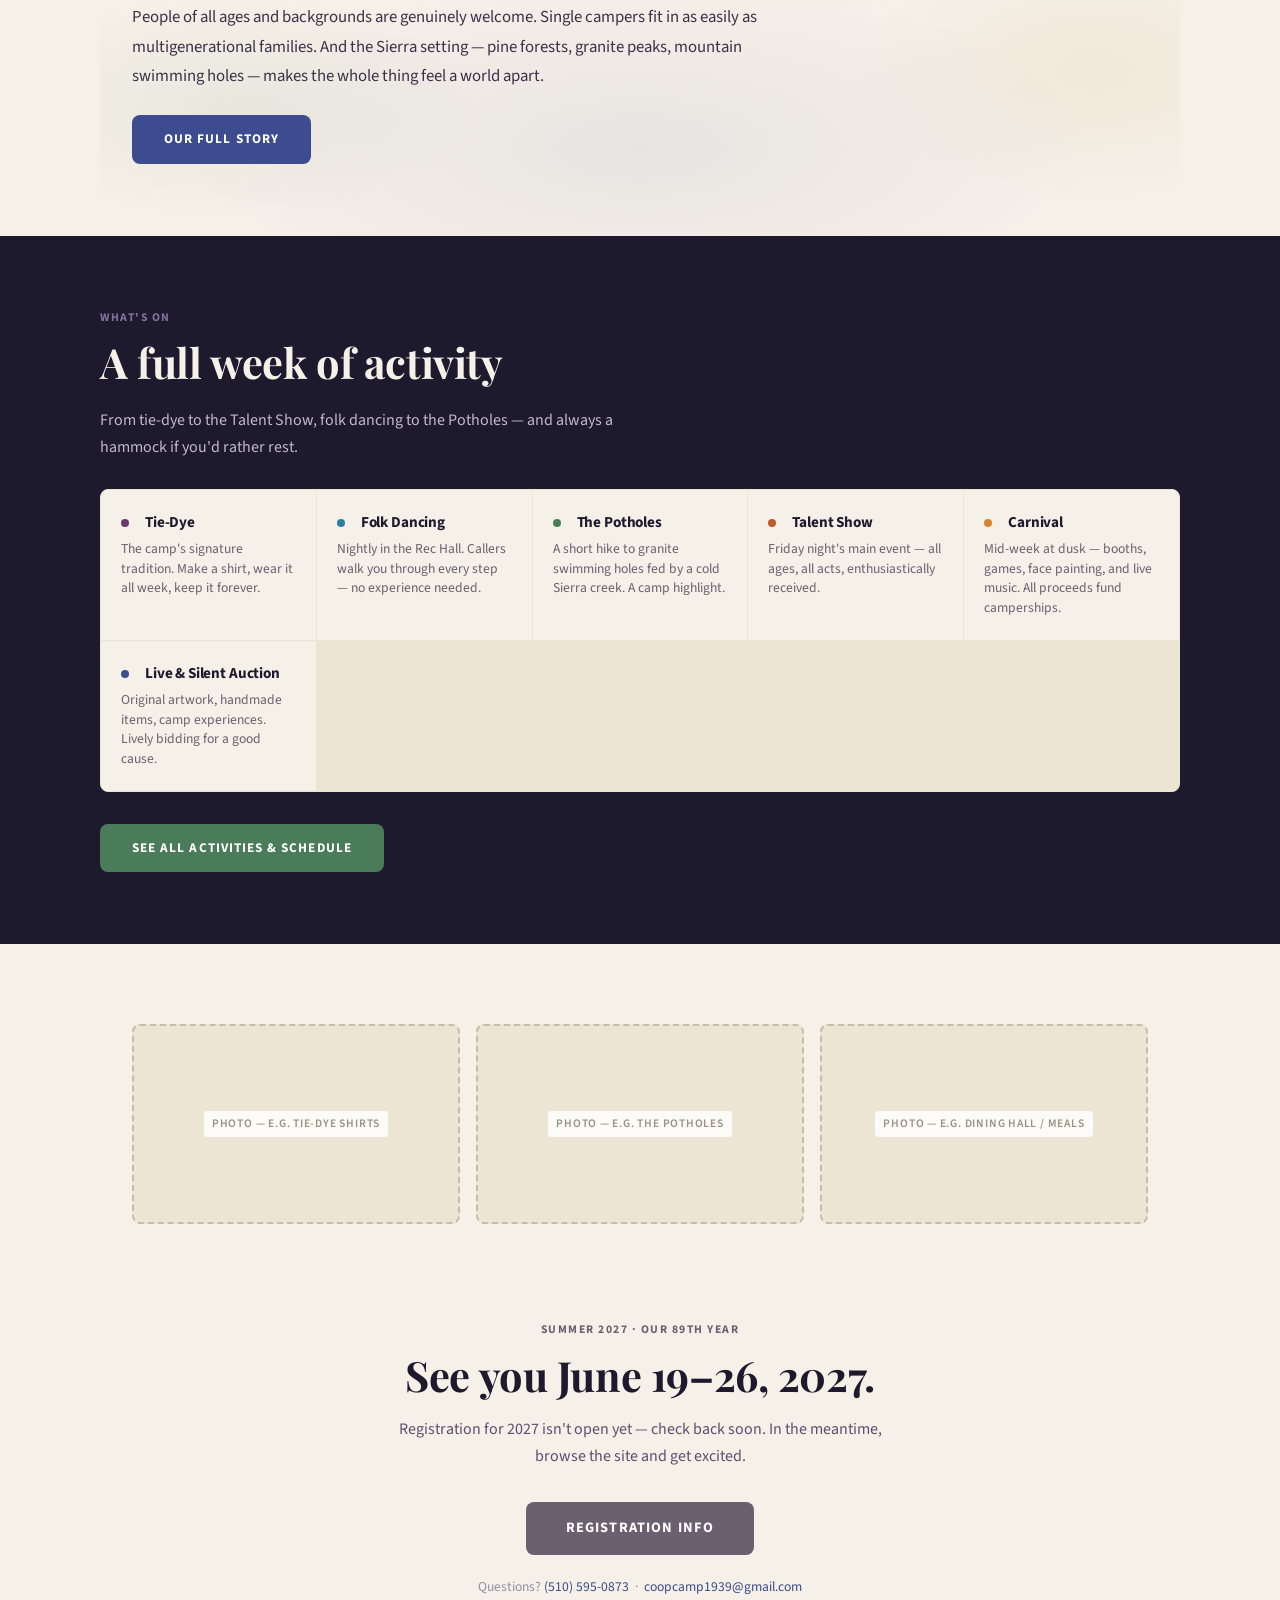
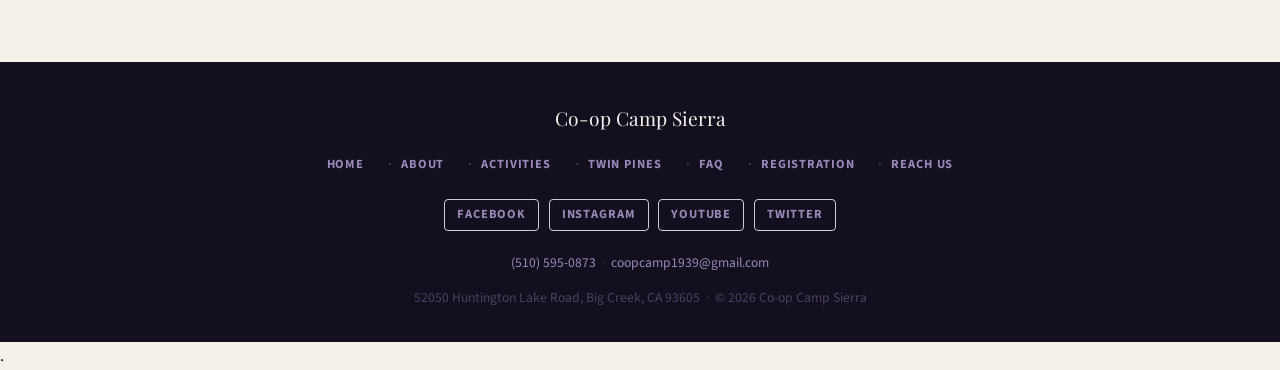
==== commit 464f532a: "Add files via upload" ====
--- a/index.html
+++ b/index.html
@@ -7,6 +7,7 @@
   <meta name="description" content="Co-op Camp Sierra has gathered families and friends in the Sierra Nevada every summer since 1938. Join us for our 89th year!" />
   <link rel="stylesheet" href="css/style.css" />
   <script src="js/config.js"></script>
+  <script src="js/site.js"></script>
 </head>
 <body>
 
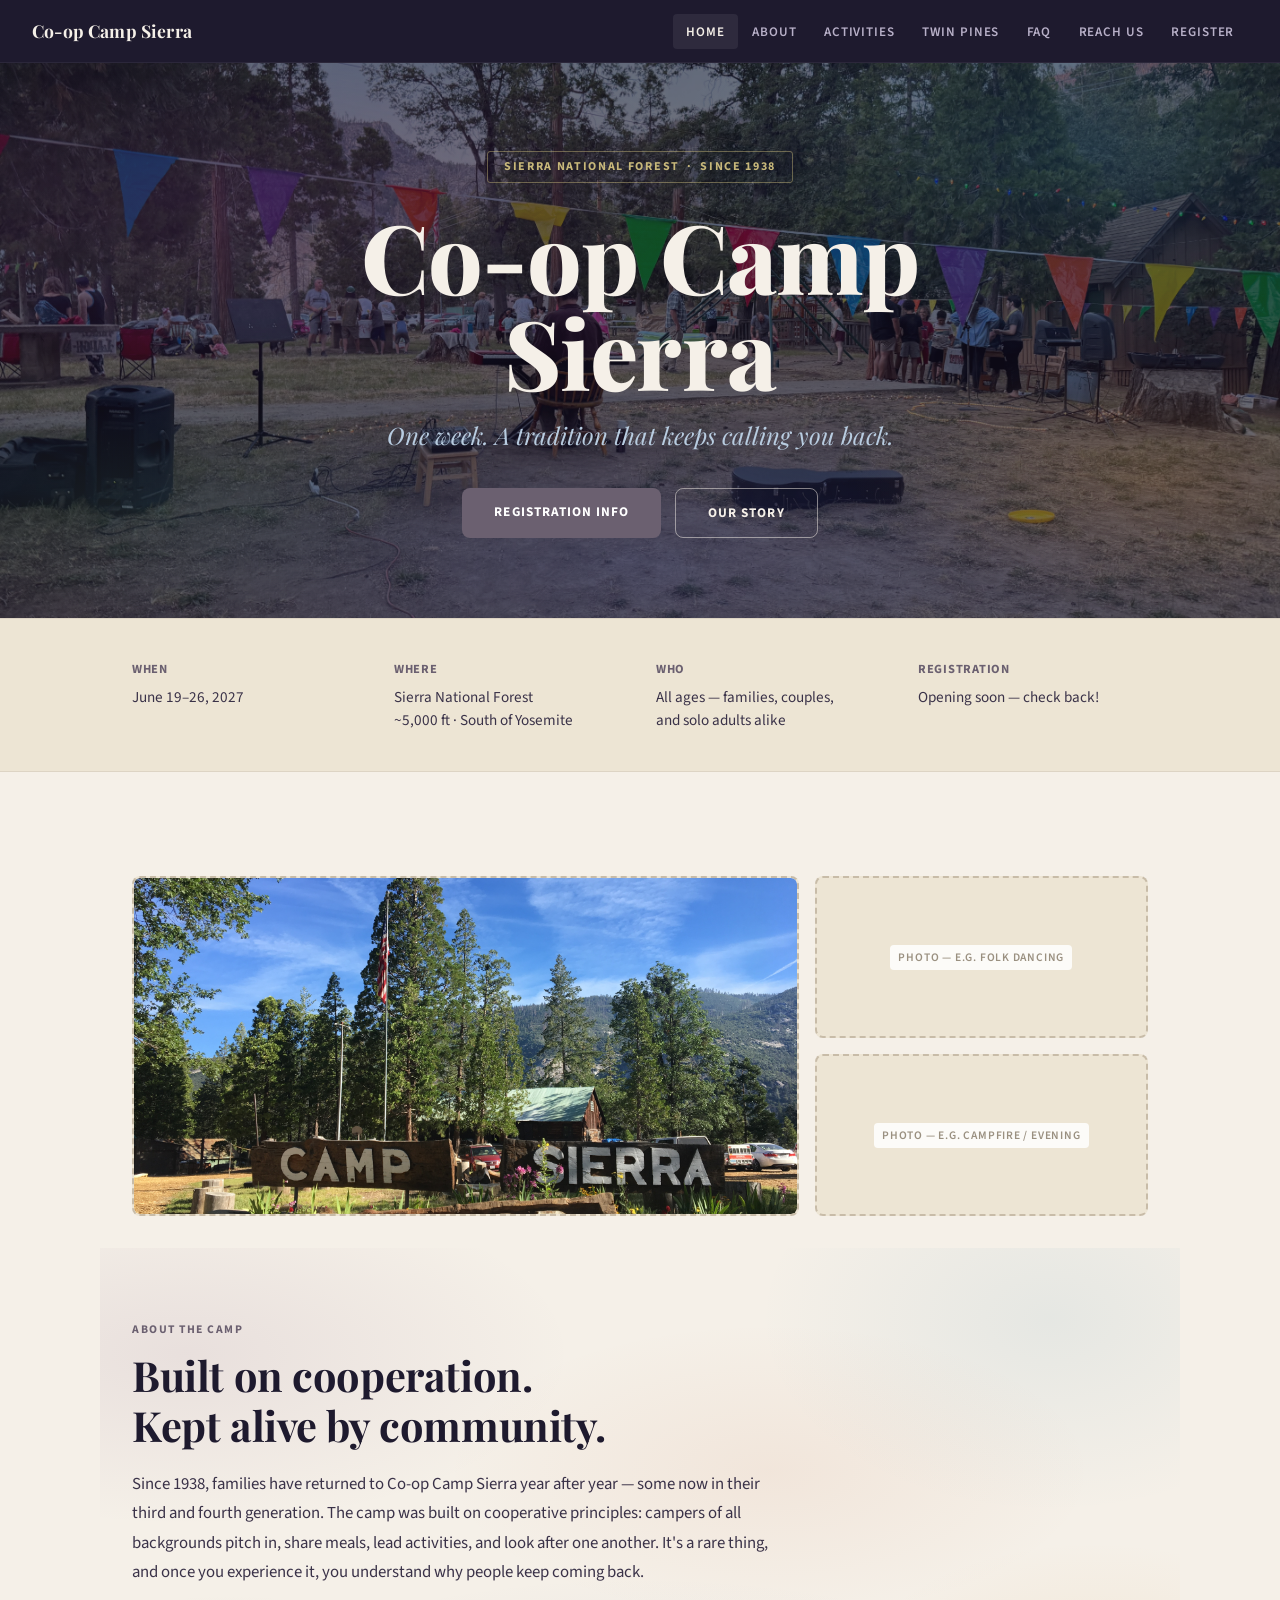
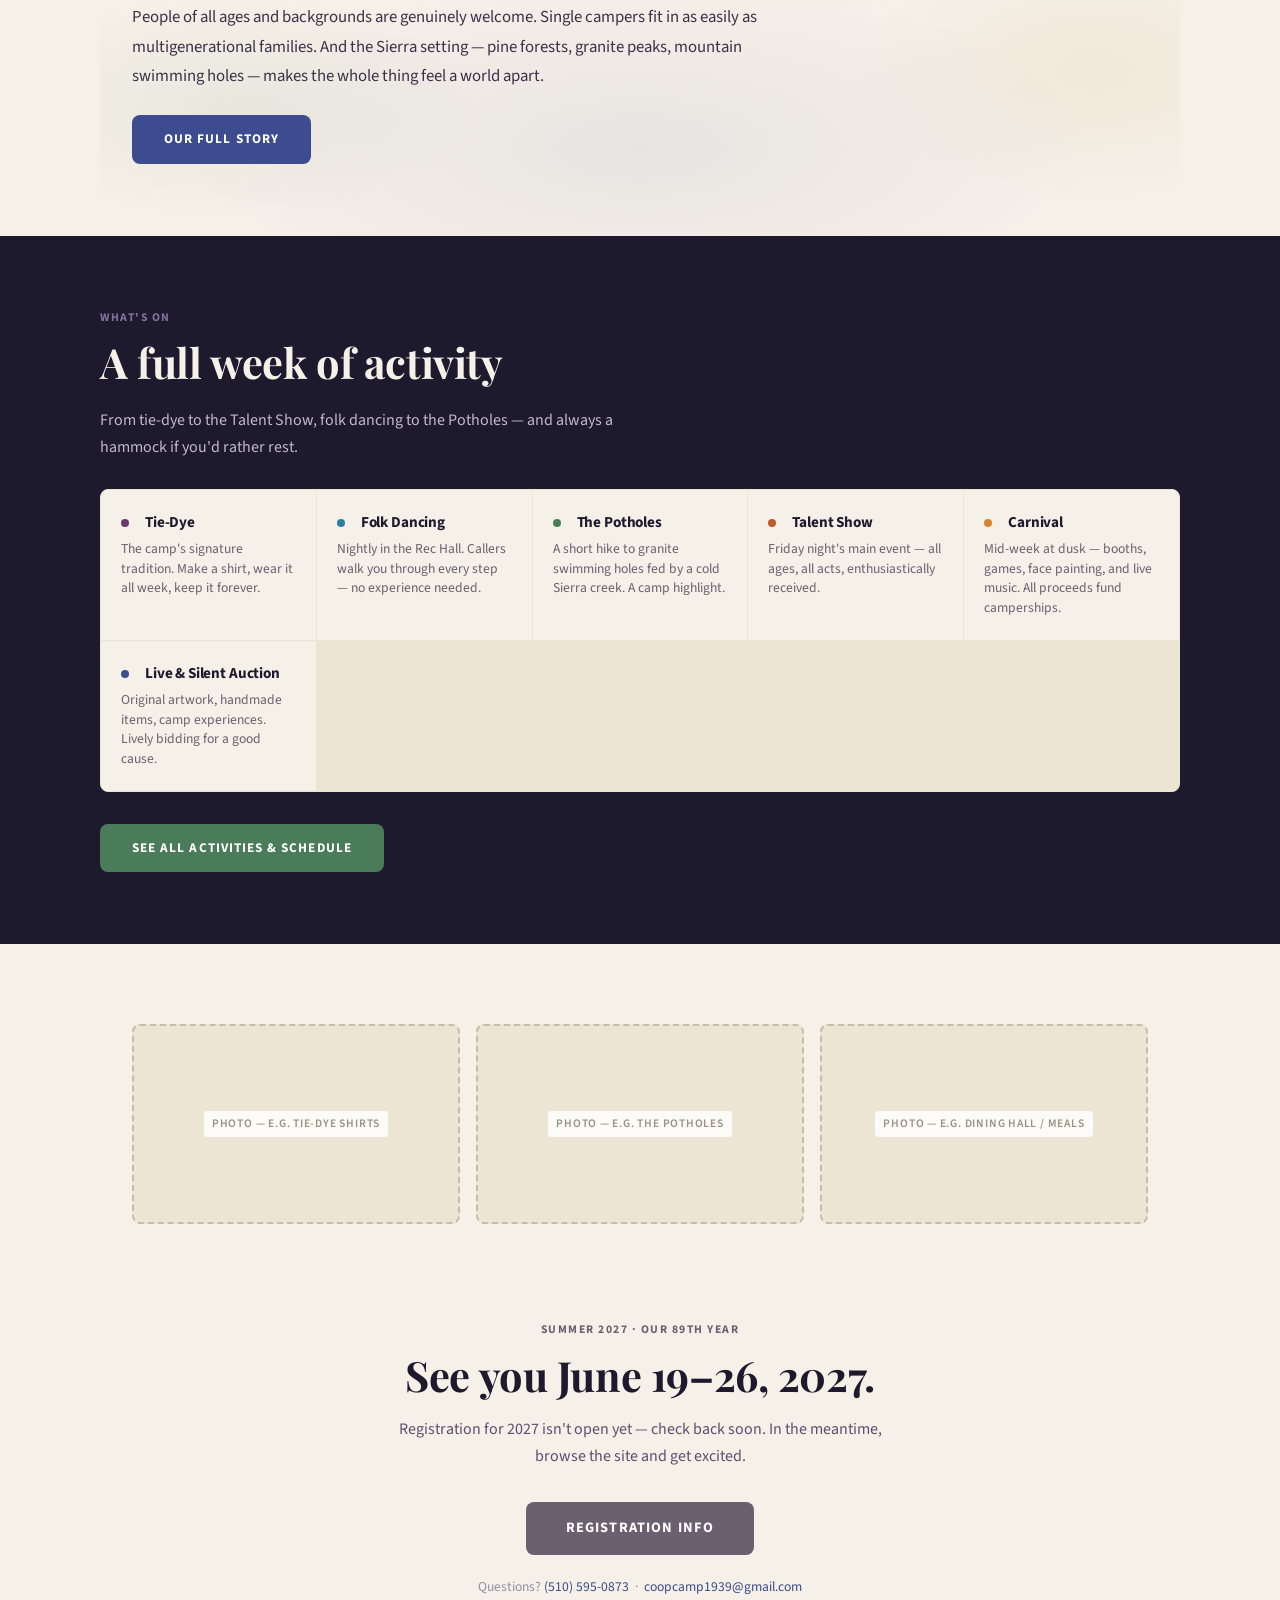
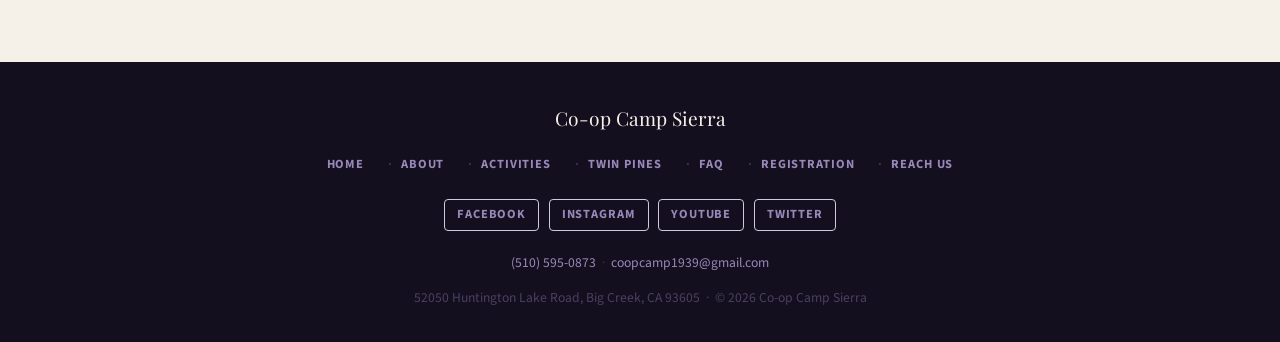
==== commit 4851cef7: "Update index.html" ====
--- a/index.html
+++ b/index.html
@@ -156,8 +156,7 @@
   </section>
 
   <div id="site-footer"></div>
-
-.  <script>
+  <script>
     // Populate dates from config
     document.getElementById('facts-when').textContent = CAMP_DATES;
 
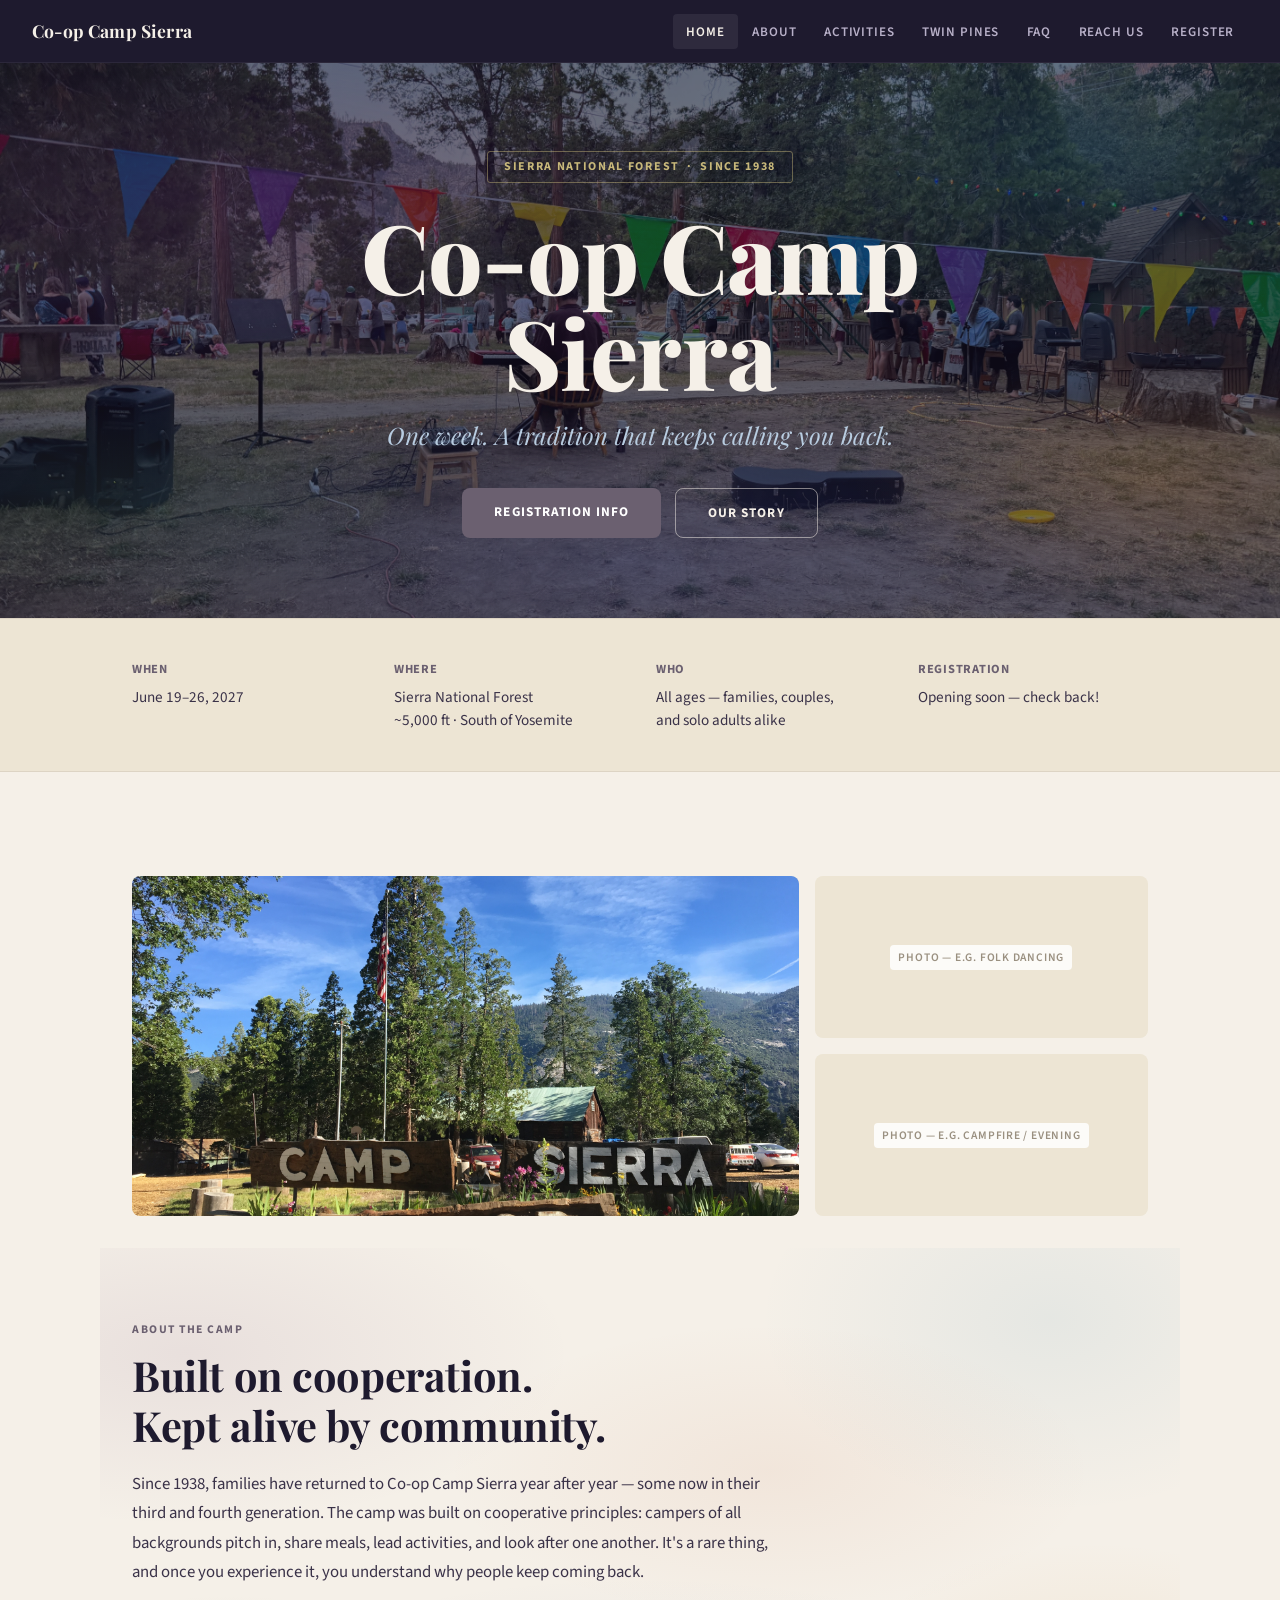
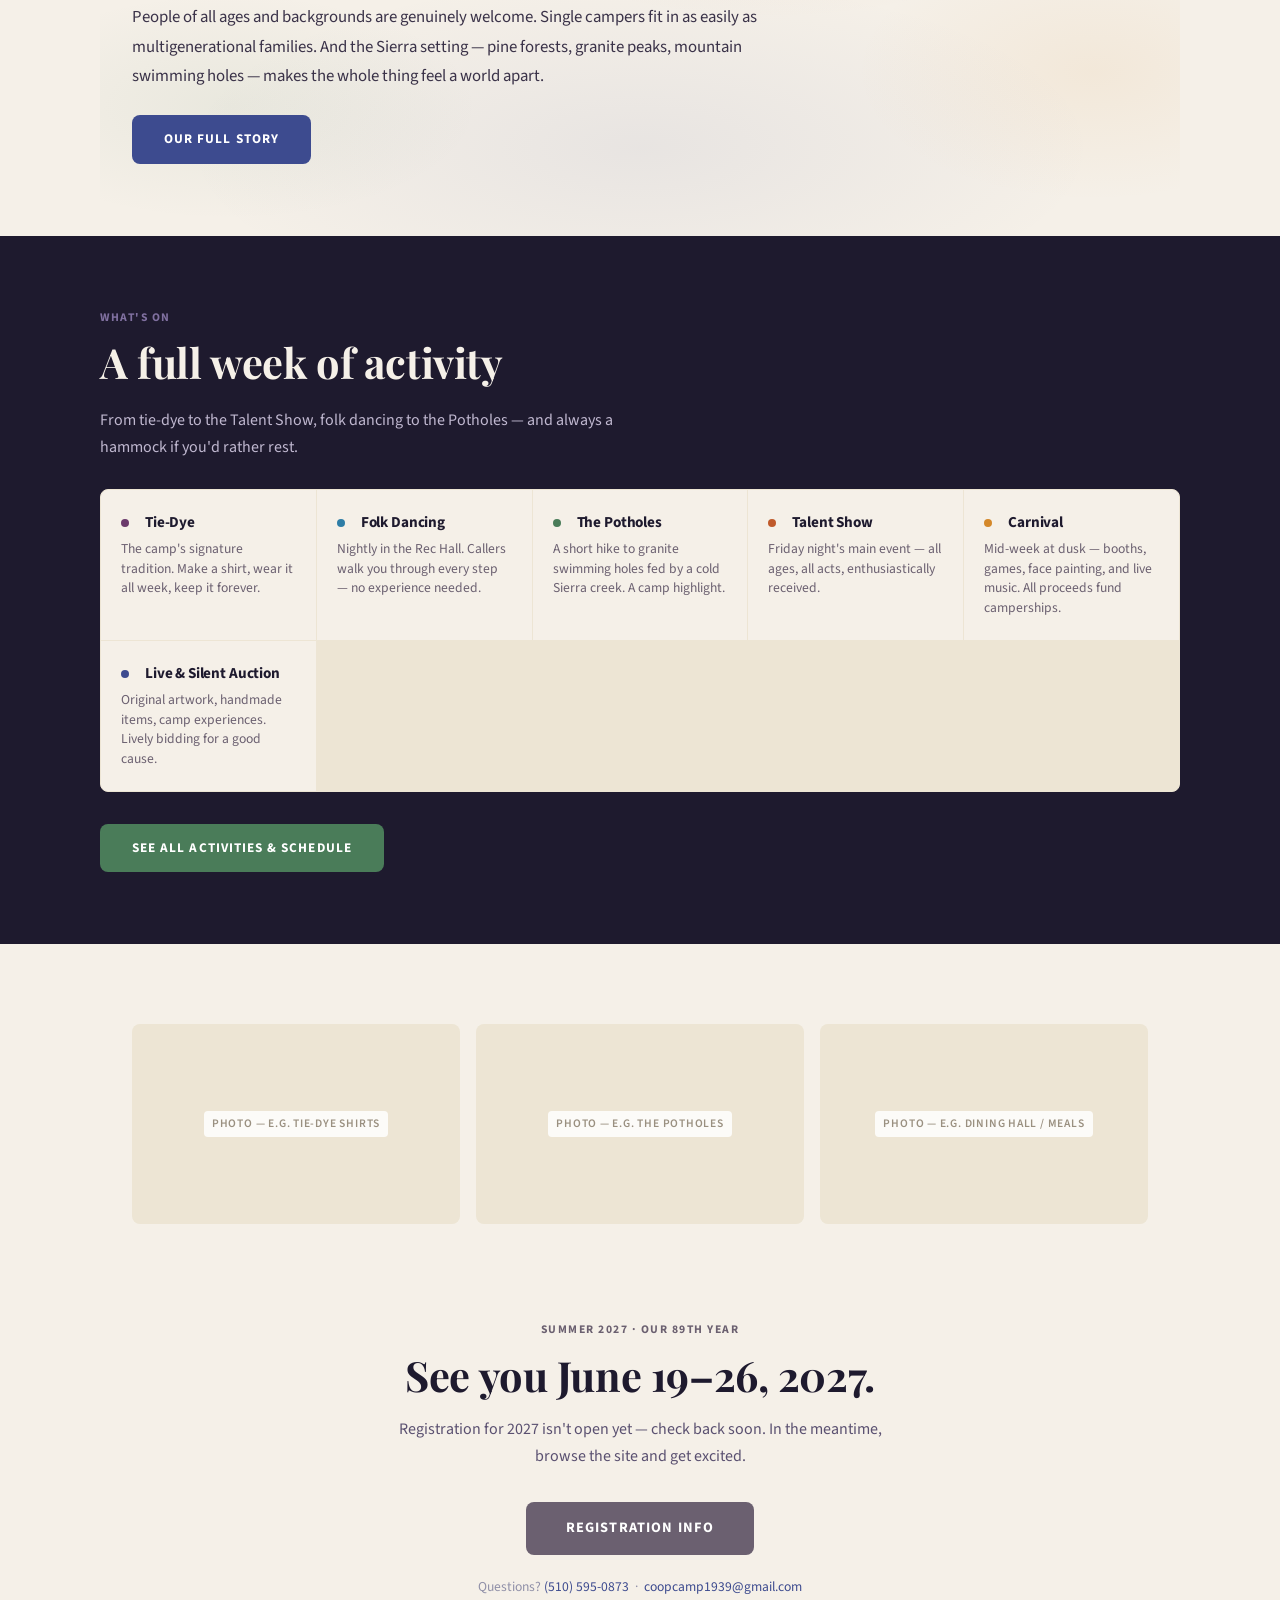
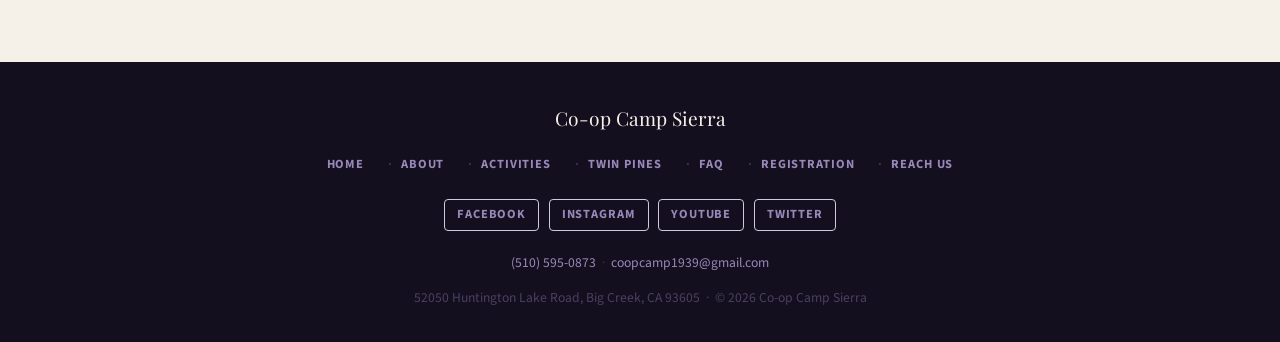
==== commit b7aa2c6d: "Add files via upload" ====
--- a/index.html
+++ b/index.html
@@ -156,6 +156,7 @@
   </section>
 
   <div id="site-footer"></div>
+
   <script>
     // Populate dates from config
     document.getElementById('facts-when').textContent = CAMP_DATES;
--- a/css/style.css
+++ b/css/style.css
@@ -167,7 +167,9 @@
     box-shadow: 0 8px 24px rgba(0,0,0,0.3);
   }
   .nav-links.open { display: flex; }
-  .nav-links a { font-size: 0.9rem; padding: 0.6rem 0.5rem; border-radius: 0; border-bottom: 1px solid rgba(255,255,255,0.05); }
+  .nav-links a { font-size: 0.9rem; padding: 0.6rem 0.75rem; border-radius: 6px; border-bottom: none; }
+  .nav-links li { border-bottom: 1px solid rgba(255,255,255,0.05); }
+  .nav-links li:last-child { border-bottom: none; }
 }
 
 /* --- Hero --- */
@@ -687,7 +689,7 @@
 }
 .nav-cta:hover { background: #a84a20; transform: translateY(-1px); }
 @media (max-width: 720px) {
-  .nav-cta { margin-left: 0; margin-top: 0.25rem; width: fit-content; }
+  .nav-cta { margin-left: 0; margin-top: 0.25rem; display: inline-block; width: auto; }
 }
 
 /* --- Hero with background image --- */
@@ -731,7 +733,7 @@
 /* --- Photo placeholder blocks --- */
 .photo-block {
   background: var(--parchment);
-  border: 2px dashed #c8bca8;
+  border: none;
   border-radius: var(--radius);
   display: flex;
   flex-direction: column;
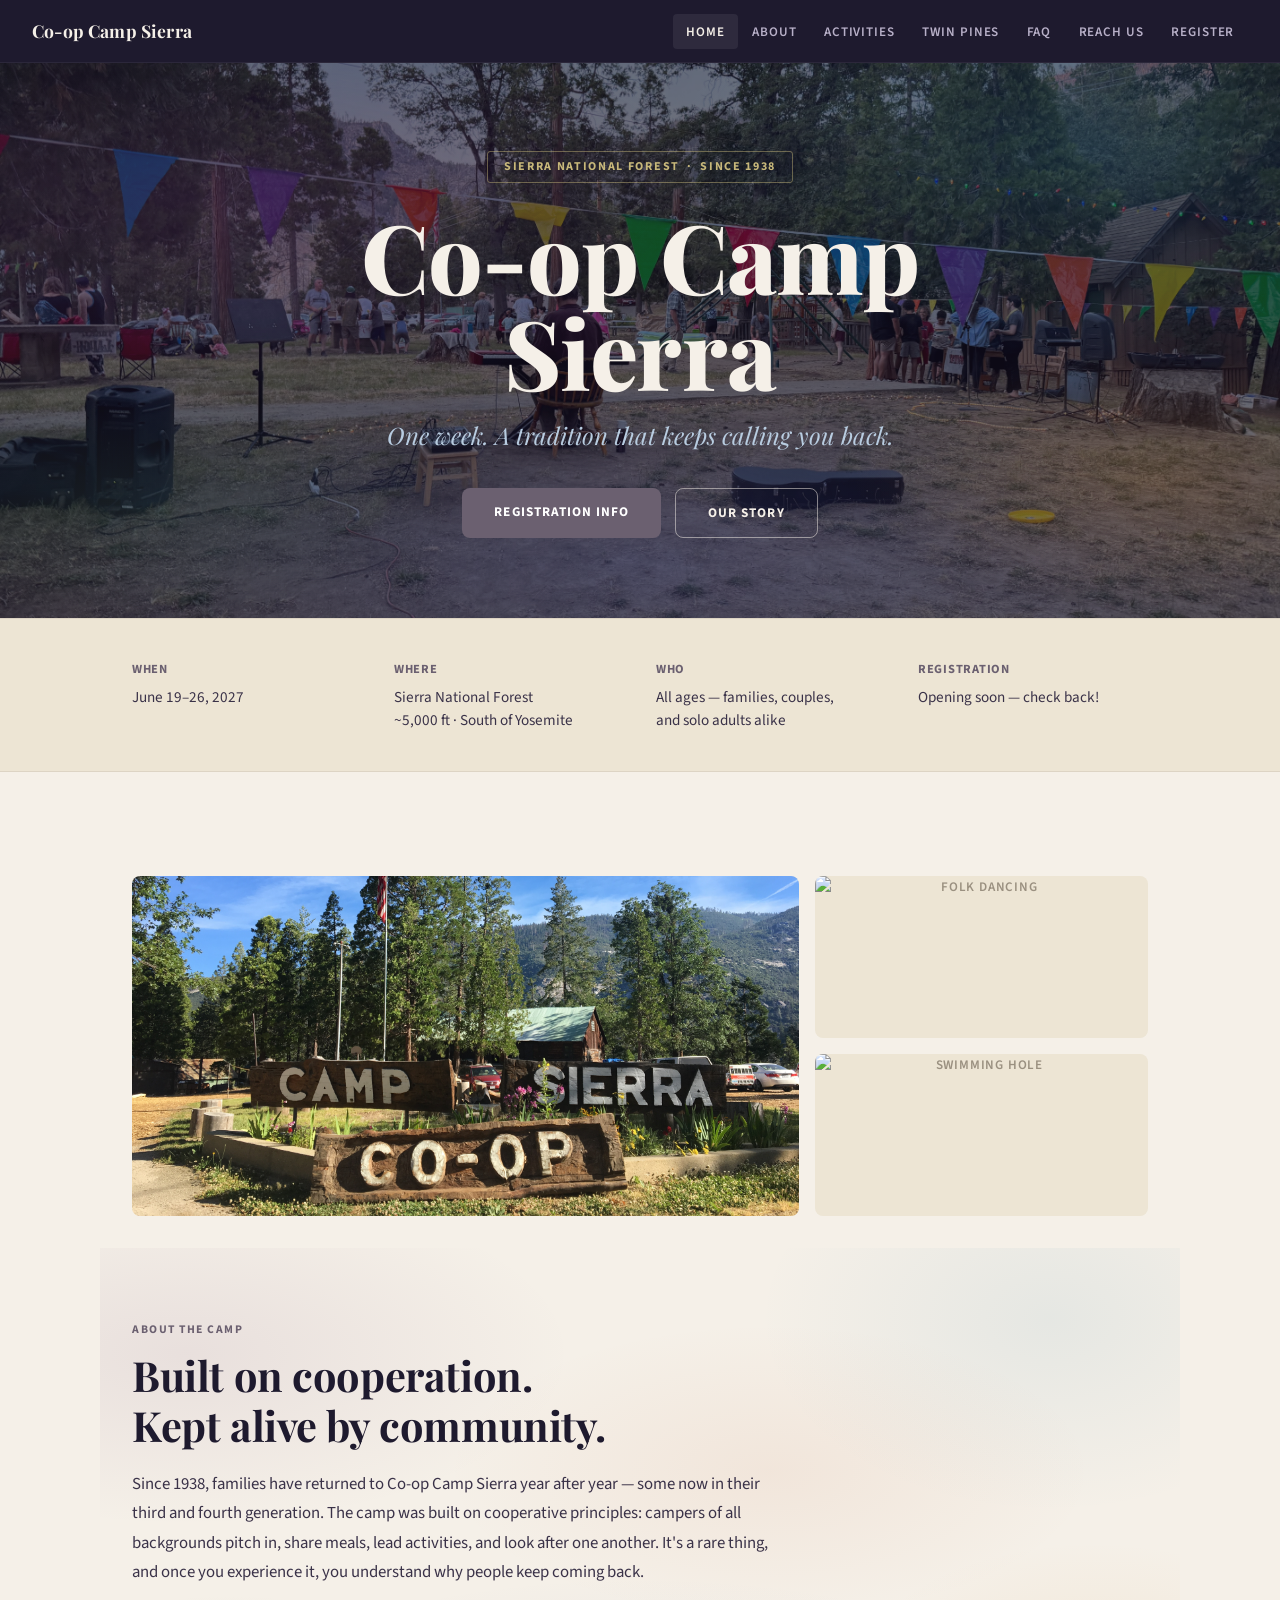
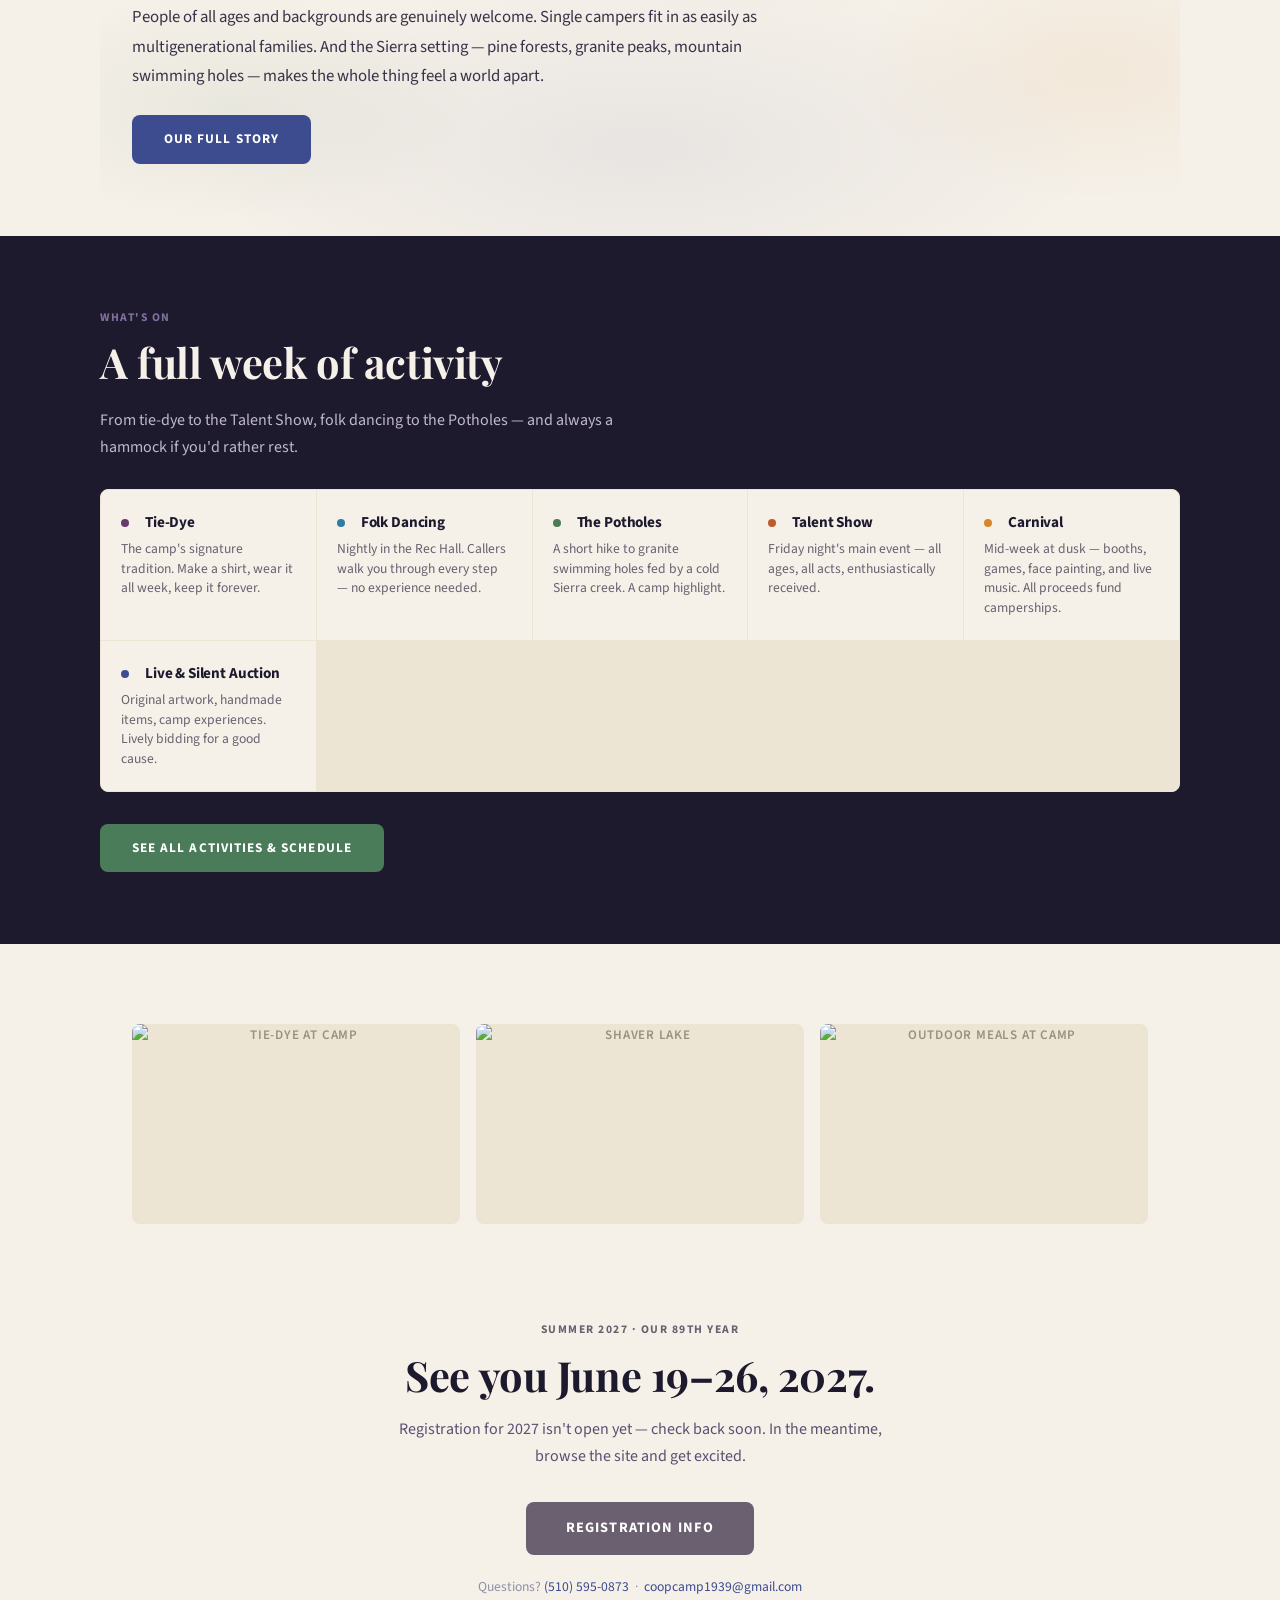
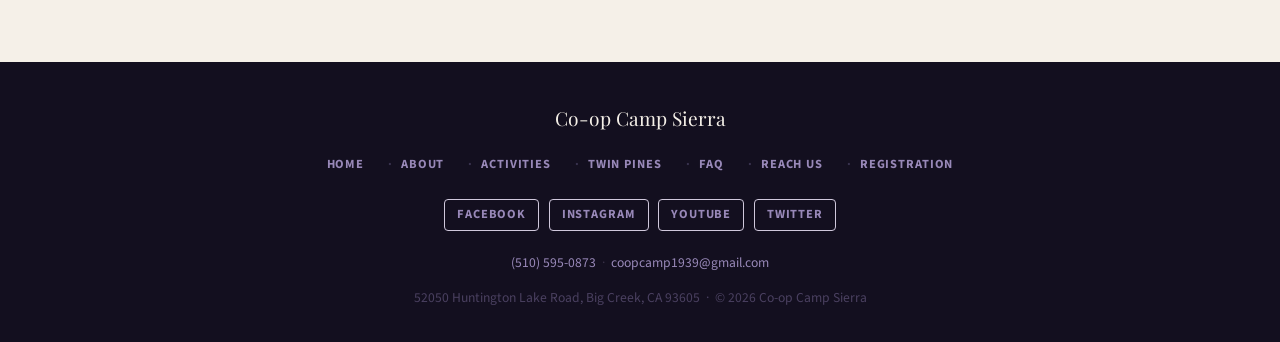
==== commit ca3cbd6a: "Add files via upload" ====
--- a/index.html
+++ b/index.html
@@ -10,6 +10,8 @@
   <script src="js/site.js"></script>
 </head>
 <body>
+
+  <body data-title="Co-op Camp Sierra">
 
   <div id="site-nav"></div>
 
@@ -50,16 +52,14 @@
   <section class="section" style="padding-bottom:0;">
     <div class="photo-grid-hero">
       <div class="photo-block" style="height:340px;">
-        <img src="images/coop-camp-sign.jpg" alt="Co-op Camp Sierra sign">
+        <img src="images/coop-camp-sign.jpg" alt="Co-op Camp Sierra sign" style="object-position: center bottom;">
       </div>
       <div style="display:flex; flex-direction:column; gap:1rem;">
         <div class="photo-block" style="height:162px;">
-          <span class="photo-block-label">Photo — e.g. folk dancing</span>
-          <!-- <img src="images/folk-dancing.jpg" alt="Folk dancing at camp"> -->
+          <img src="images/dancing-2.heic" alt="Folk dancing">
         </div>
         <div class="photo-block" style="height:162px;">
-          <span class="photo-block-label">Photo — e.g. campfire / evening</span>
-          <!-- <img src="images/campfire.jpg" alt="Campfire evening"> -->
+          <img src="images/swimming-hole-2.jpg" alt="Swimming Hole">
         </div>
       </div>
     </div>
@@ -128,16 +128,13 @@
   <section class="section" style="padding-top:3rem; padding-bottom:0;">
     <div class="photo-grid-3">
       <div class="photo-block" style="height:200px;">
-        <span class="photo-block-label">Photo — e.g. tie-dye shirts</span>
-        <!-- <img src="images/tiedye.jpg" alt="Tie-dye at camp"> -->
+        <img src="images/tie-dye-2.jpg" alt="Tie-dye at camp">
       </div>
       <div class="photo-block" style="height:200px;">
-        <span class="photo-block-label">Photo — e.g. the Potholes</span>
-        <!-- <img src="images/potholes.jpg" alt="The Potholes swimming holes"> -->
+        <img src="images/shaver-2.jpg" alt="Shaver Lake">
       </div>
       <div class="photo-block" style="height:200px;">
-        <span class="photo-block-label">Photo — e.g. dining hall / meals</span>
-        <!-- <img src="images/dining.jpg" alt="Meals at camp"> -->
+        <img src="images/bbq-meal.heic" alt="Outdoor meals at camp"> 
       </div>
     </div>
   </section>
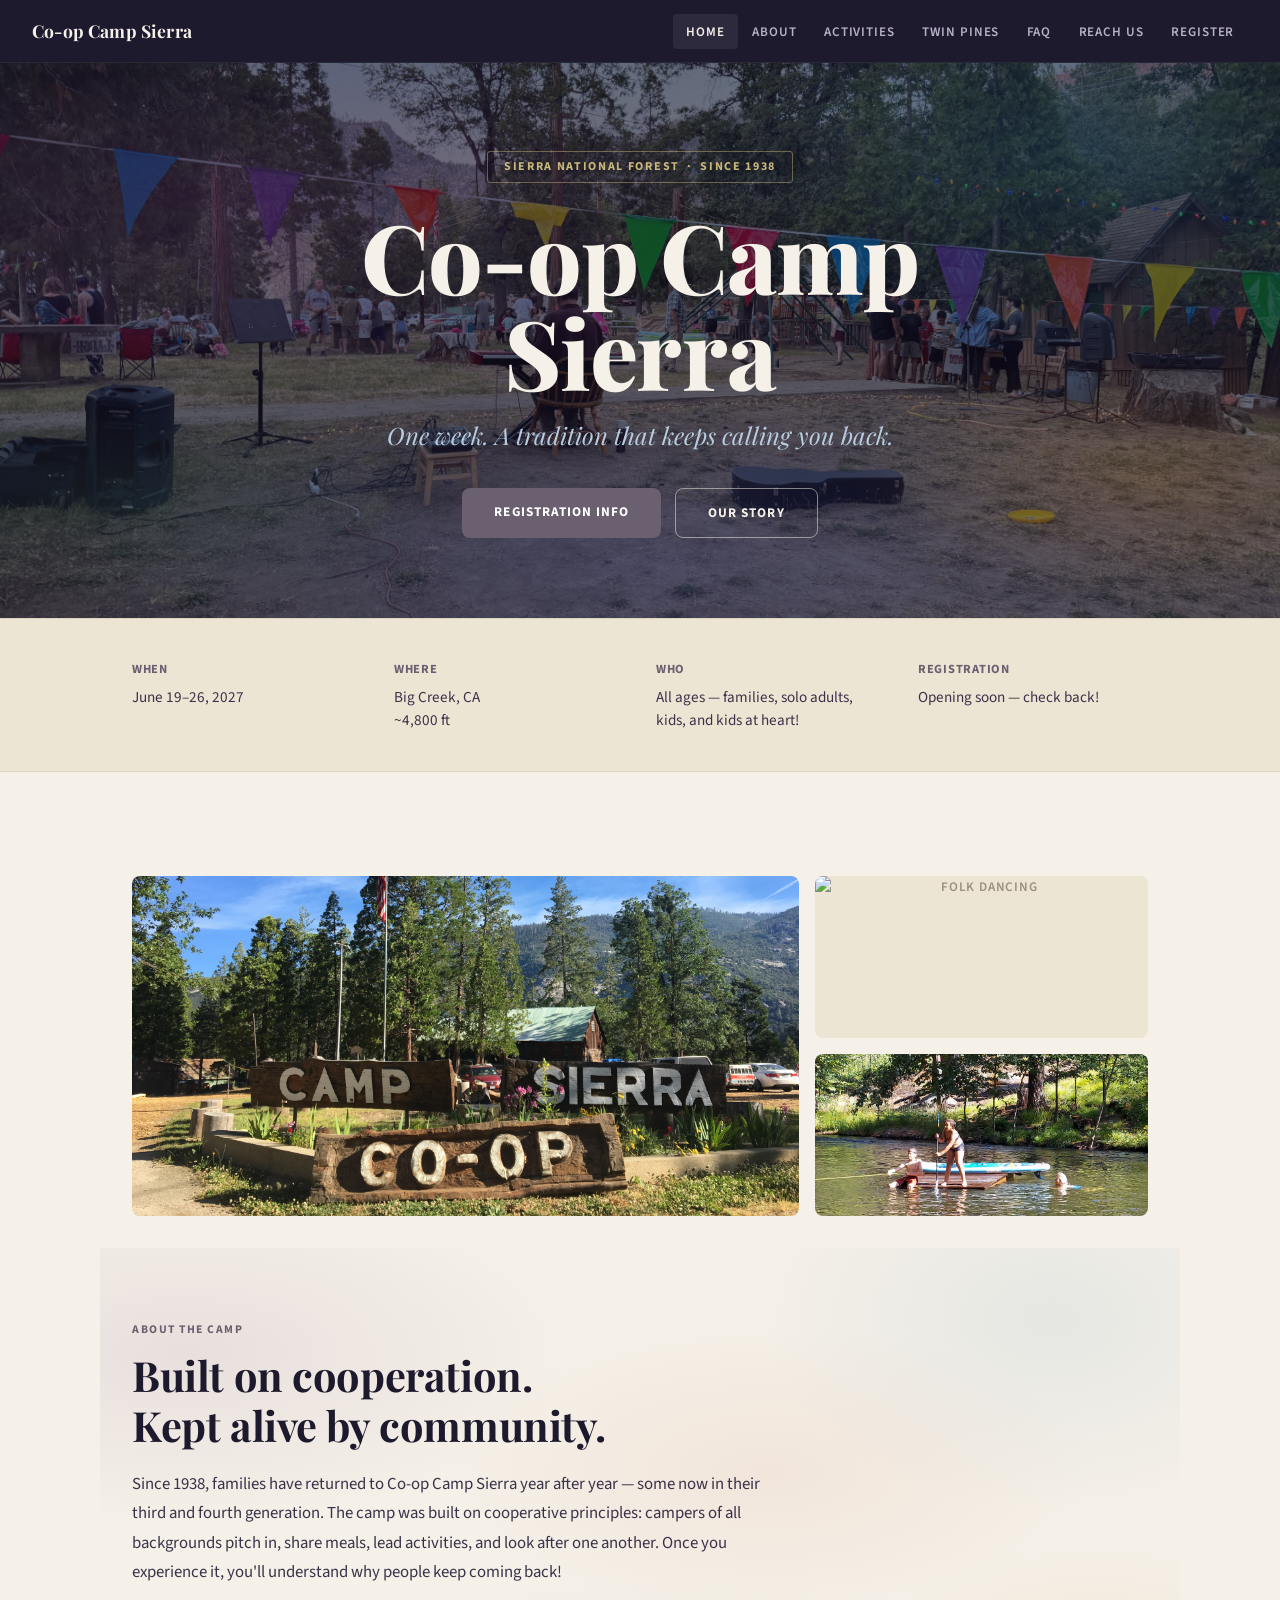
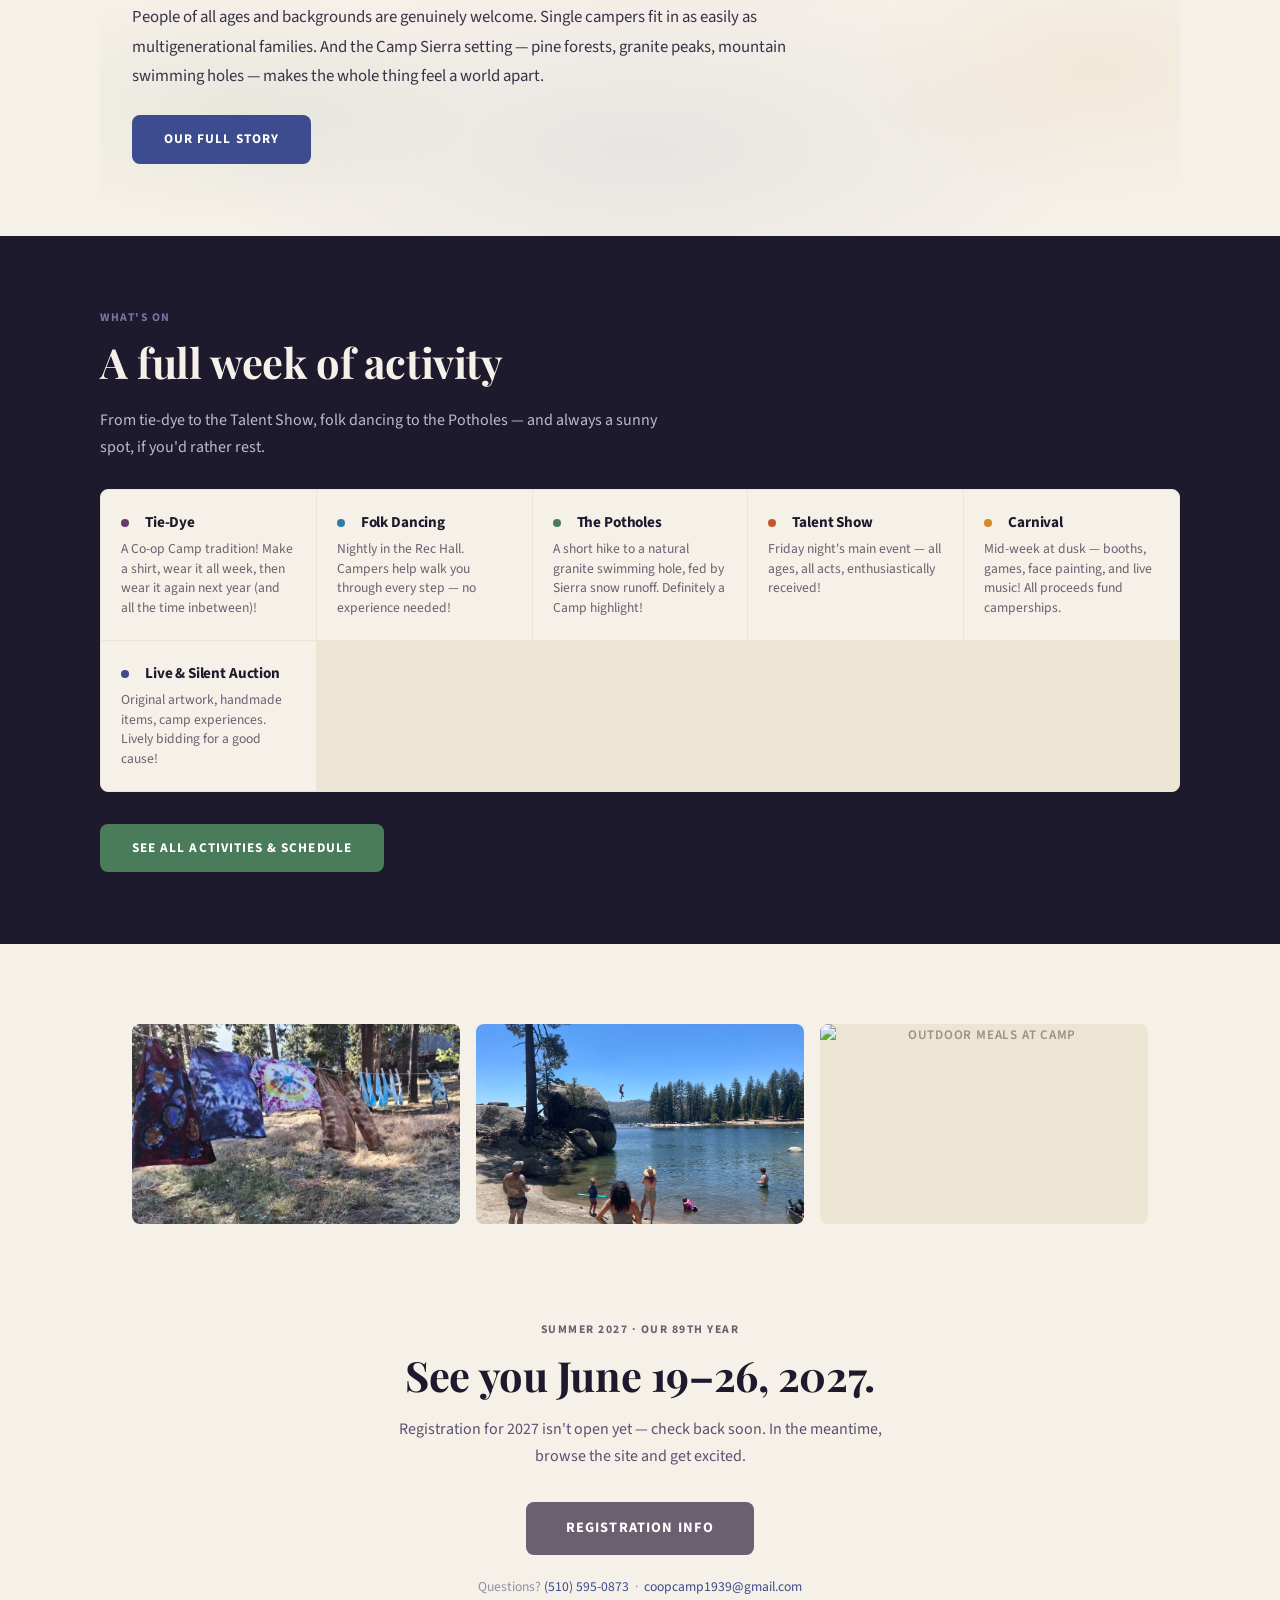
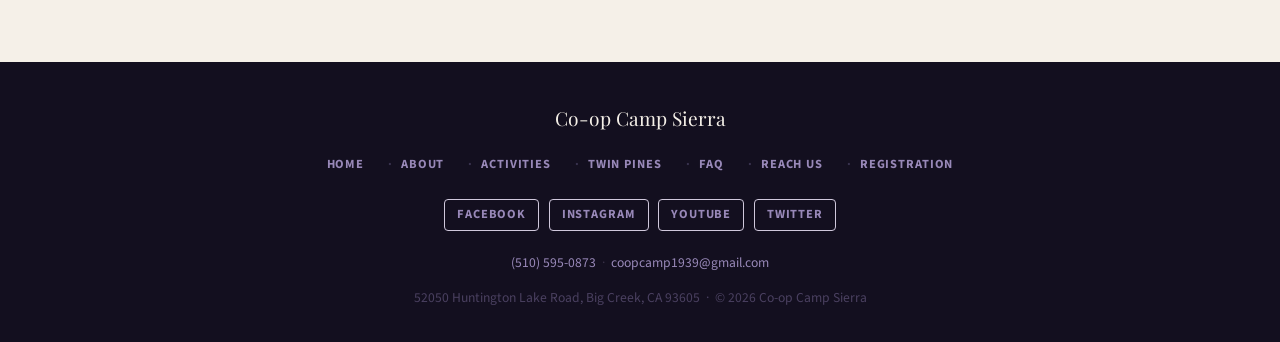
==== commit a4ae53ba: "Add files via upload" ====
--- a/index.html
+++ b/index.html
@@ -35,11 +35,11 @@
       </div>
       <div class="info-item">
         <h4>Where</h4>
-        <p>Sierra National Forest<br>~5,000 ft · South of Yosemite</p>
+        <p>Big Creek, CA<br>~4,800 ft</p>
       </div>
       <div class="info-item">
         <h4>Who</h4>
-        <p>All ages — families, couples,<br>and solo adults alike</p>
+        <p>All ages — families, solo adults,<br>kids, and kids at heart!</p>
       </div>
       <div class="info-item">
         <h4>Registration</h4>
@@ -69,8 +69,8 @@
   <section class="section tiedye-wash">
     <p class="section-eyebrow">About the Camp</p>
     <h2 class="section-title">Built on cooperation.<br>Kept alive by community.</h2>
-    <p class="section-body">Since 1938, families have returned to Co-op Camp Sierra year after year — some now in their third and fourth generation. The camp was built on cooperative principles: campers of all backgrounds pitch in, share meals, lead activities, and look after one another. It's a rare thing, and once you experience it, you understand why people keep coming back.</p>
-    <p class="section-body" style="margin-top:1rem;">People of all ages and backgrounds are genuinely welcome. Single campers fit in as easily as multigenerational families. And the Sierra setting — pine forests, granite peaks, mountain swimming holes — makes the whole thing feel a world apart.</p>
+    <p class="section-body">Since 1938, families have returned to Co-op Camp Sierra year after year — some now in their third and fourth generation. The camp was built on cooperative principles: campers of all backgrounds pitch in, share meals, lead activities, and look after one another. Once you experience it, you'll understand why people keep coming back!</p>
+    <p class="section-body" style="margin-top:1rem;">People of all ages and backgrounds are genuinely welcome. Single campers fit in as easily as multigenerational families. And the Camp Sierra setting — pine forests, granite peaks, mountain swimming holes — makes the whole thing feel a world apart.</p>
     <a class="btn btn-indigo" style="margin-top:1.5rem; display:inline-block;" href="pages/about.html">Our Full Story</a>
   </section>
 
@@ -79,43 +79,43 @@
     <div class="band-inner">
       <p class="section-eyebrow">What's On</p>
       <h2 class="section-title">A full week of activity</h2>
-      <p style="color:#c0b8d0; max-width:580px; margin-bottom:0.5rem; font-size:1rem;">From tie-dye to the Talent Show, folk dancing to the Potholes — and always a hammock if you'd rather rest.</p>
+      <p style="color:#c0b8d0; max-width:580px; margin-bottom:0.5rem; font-size:1rem;">From tie-dye to the Talent Show, folk dancing to the Potholes — and always a sunny spot, if you'd rather rest.</p>
       <div class="activity-grid">
         <div class="activity-card">
           <div style="display:flex;align-items:center;gap:0.5rem;margin-bottom:0.3rem;">
             <span class="activity-dot" style="background:var(--plum);"></span><h3>Tie-Dye</h3>
           </div>
-          <p>The camp's signature tradition. Make a shirt, wear it all week, keep it forever.</p>
+          <p>A Co-op Camp tradition! Make a shirt, wear it all week, then wear it again next year (and all the time inbetween)!</p>
         </div>
         <div class="activity-card">
           <div style="display:flex;align-items:center;gap:0.5rem;margin-bottom:0.3rem;">
             <span class="activity-dot" style="background:var(--sky);"></span><h3>Folk Dancing</h3>
           </div>
-          <p>Nightly in the Rec Hall. Callers walk you through every step — no experience needed.</p>
+          <p>Nightly in the Rec Hall. Campers help walk you through every step — no experience needed!</p>
         </div>
         <div class="activity-card">
           <div style="display:flex;align-items:center;gap:0.5rem;margin-bottom:0.3rem;">
             <span class="activity-dot" style="background:var(--sage);"></span><h3>The Potholes</h3>
           </div>
-          <p>A short hike to granite swimming holes fed by a cold Sierra creek. A camp highlight.</p>
+          <p>A short hike to a natural granite swimming hole, fed by Sierra snow runoff. Definitely a Camp highlight!</p>
         </div>
         <div class="activity-card">
           <div style="display:flex;align-items:center;gap:0.5rem;margin-bottom:0.3rem;">
             <span class="activity-dot" style="background:var(--rust);"></span><h3>Talent Show</h3>
           </div>
-          <p>Friday night's main event — all ages, all acts, enthusiastically received.</p>
+          <p>Friday night's main event — all ages, all acts, enthusiastically received!</p>
         </div>
         <div class="activity-card">
           <div style="display:flex;align-items:center;gap:0.5rem;margin-bottom:0.3rem;">
             <span class="activity-dot" style="background:var(--marigold);"></span><h3>Carnival</h3>
           </div>
-          <p>Mid-week at dusk — booths, games, face painting, and live music. All proceeds fund camperships.</p>
+          <p>Mid-week at dusk — booths, games, face painting, and live music! All proceeds fund camperships.</p>
         </div>
         <div class="activity-card">
           <div style="display:flex;align-items:center;gap:0.5rem;margin-bottom:0.3rem;">
             <span class="activity-dot" style="background:var(--indigo);"></span><h3>Live &amp; Silent Auction</h3>
           </div>
-          <p>Original artwork, handmade items, camp experiences. Lively bidding for a good cause.</p>
+          <p>Original artwork, handmade items, camp experiences. Lively bidding for a good cause!</p>
         </div>
       </div>
       <div style="margin-top:2rem;">
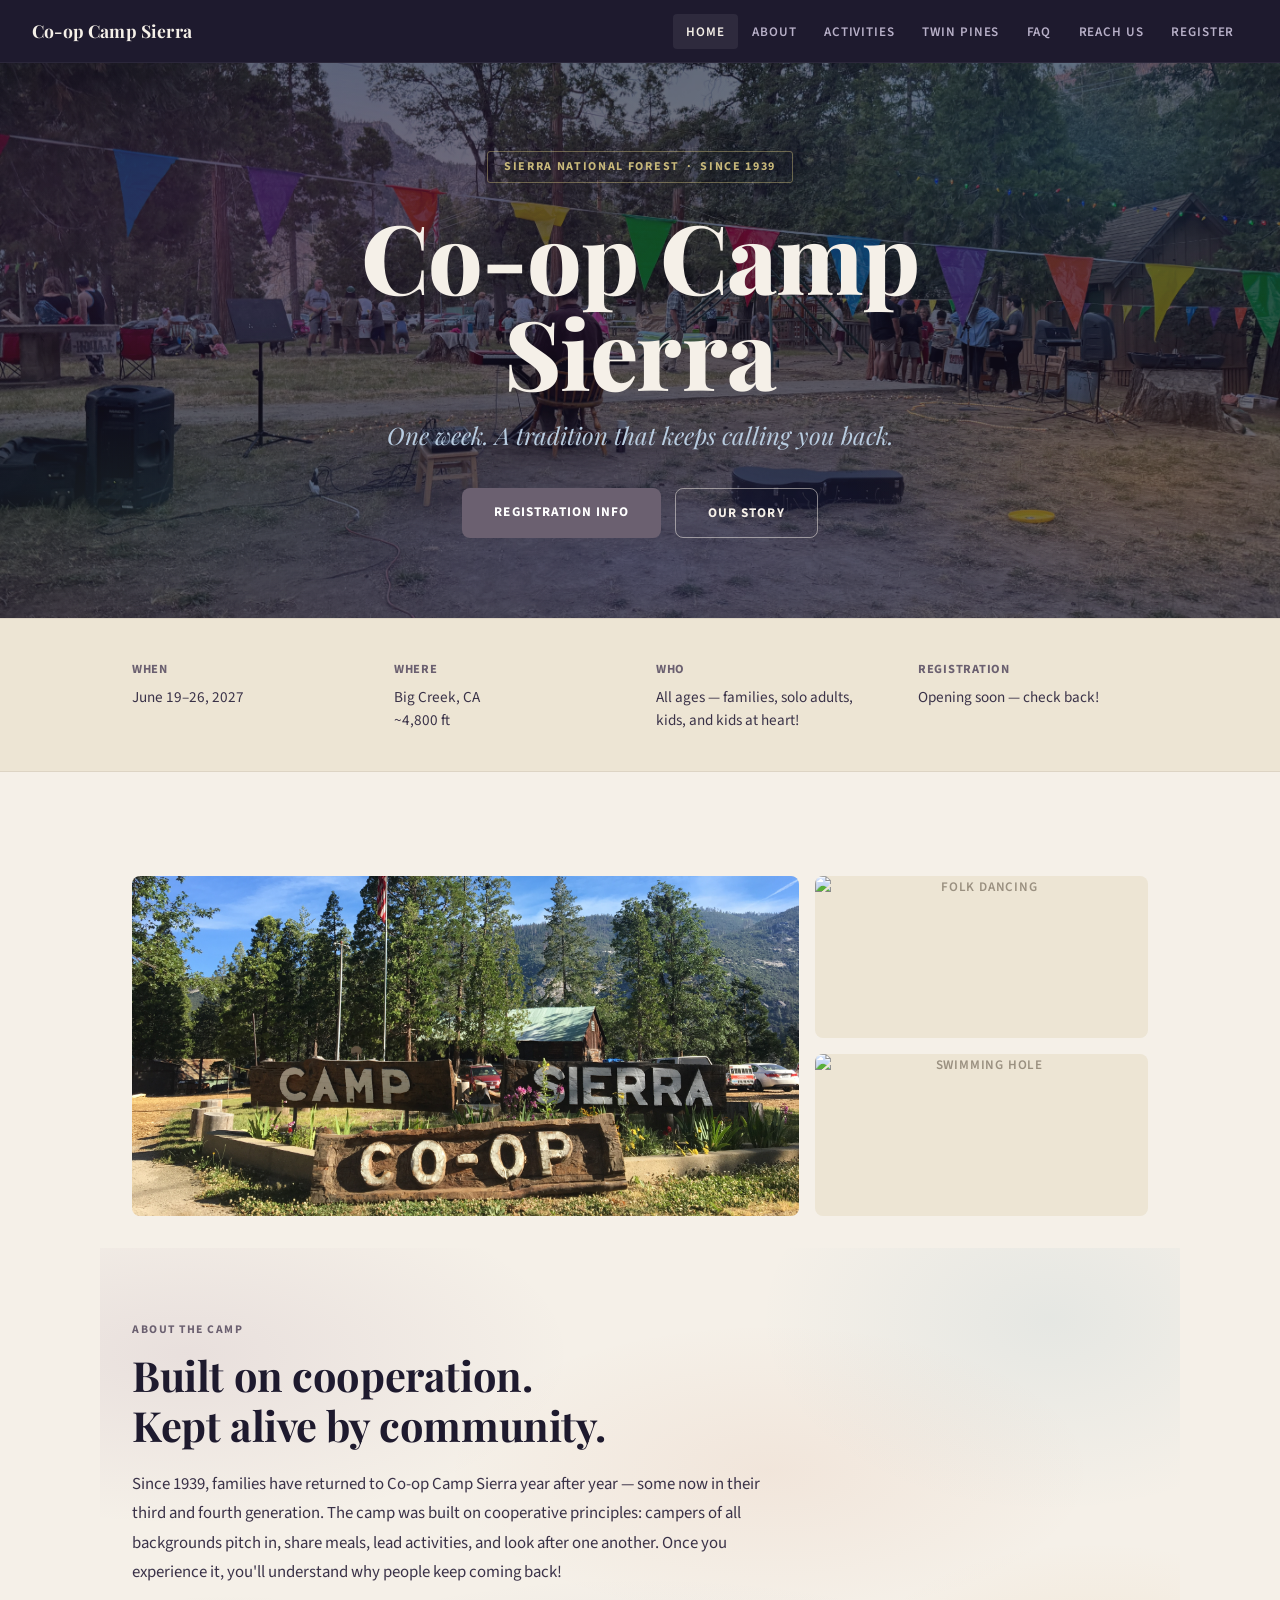
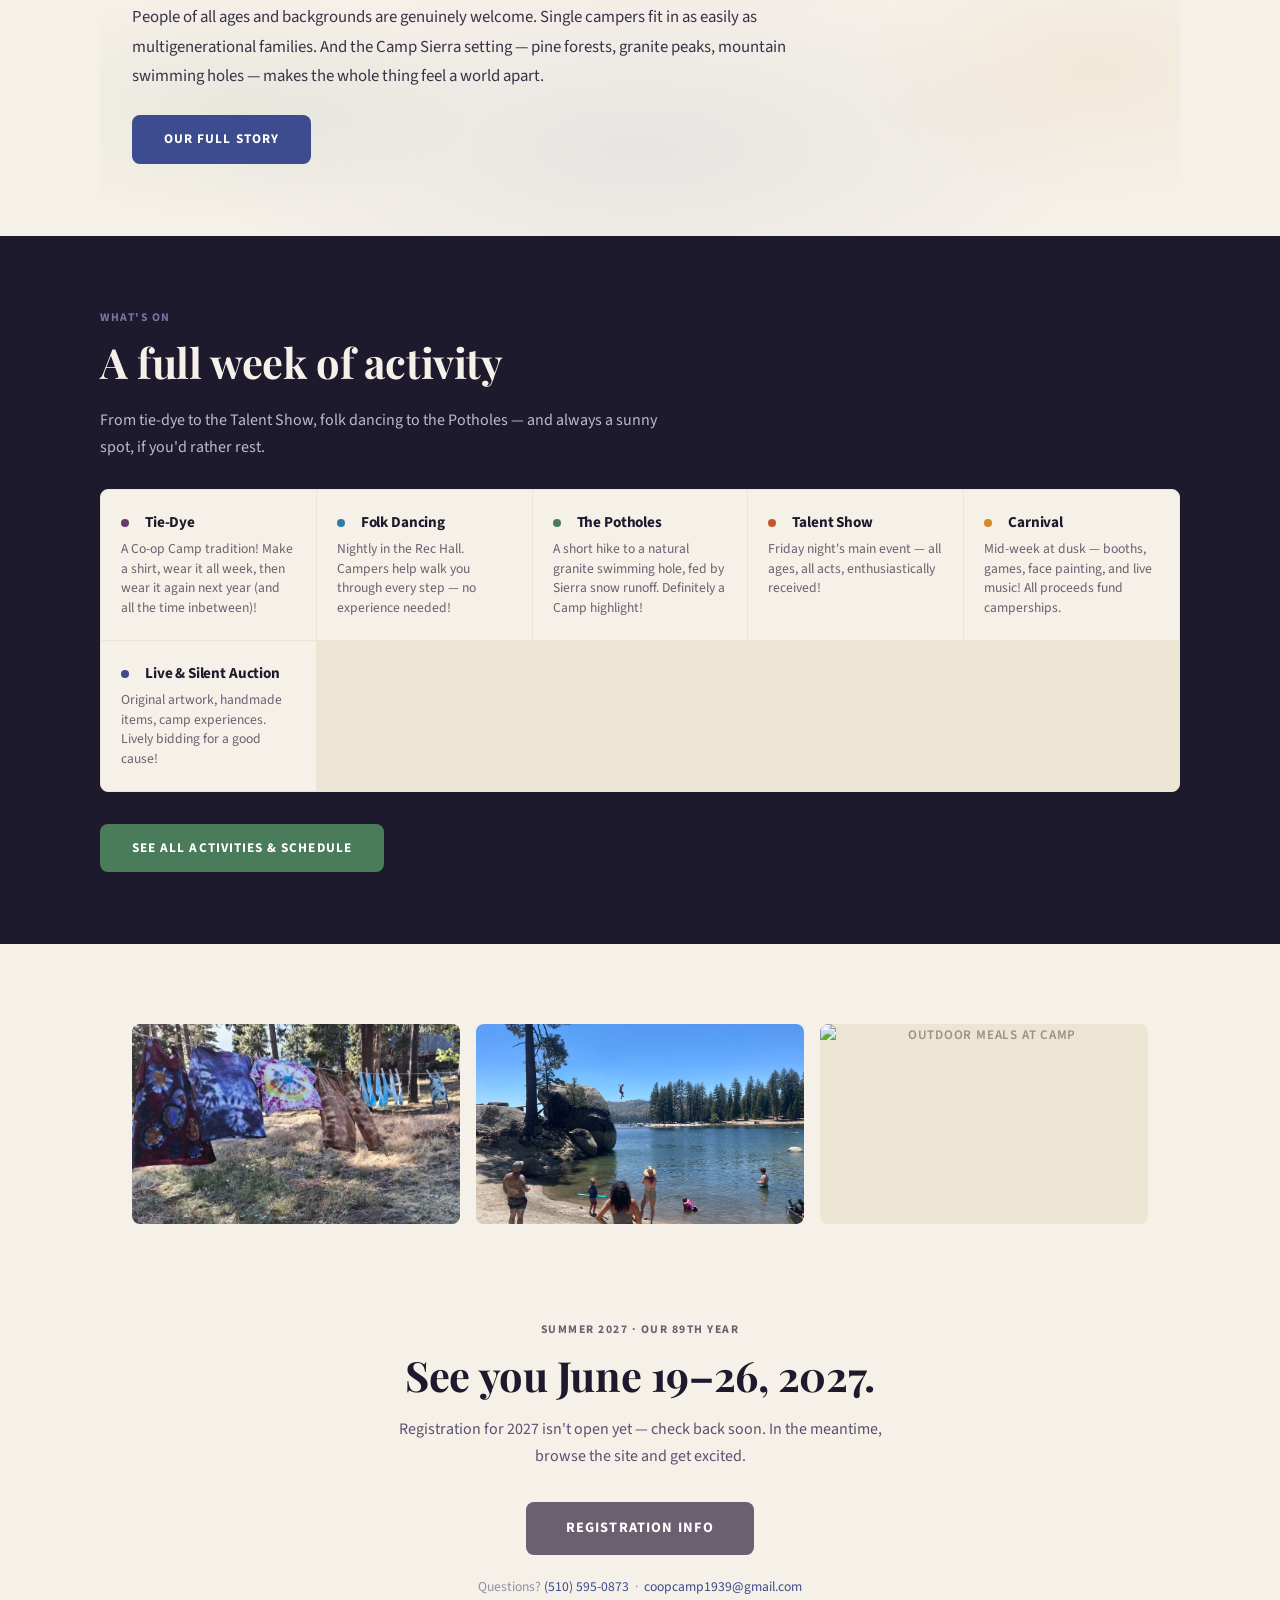
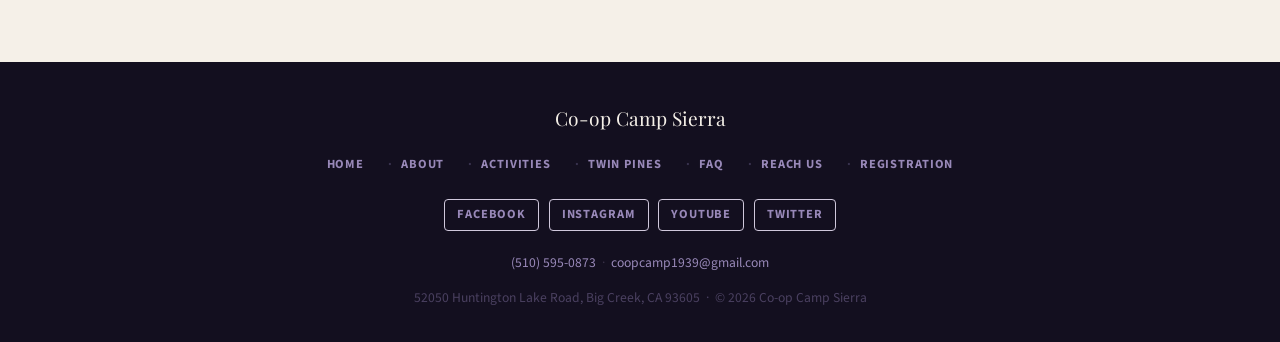
==== commit 1380ed37: "Add files via upload" ====
--- a/index.html
+++ b/index.html
@@ -3,8 +3,8 @@
 <head>
   <meta charset="UTF-8" />
   <meta name="viewport" content="width=device-width, initial-scale=1.0" />
-  <title>Co-op Camp Sierra — A Cooperative Family Camp Since 1938</title>
-  <meta name="description" content="Co-op Camp Sierra has gathered families and friends in the Sierra Nevada every summer since 1938. Join us for our 89th year!" />
+  <title>Co-op Camp Sierra — A Cooperative Family Camp Since 1939</title>
+  <meta name="description" content="Co-op Camp Sierra has gathered families and friends in the Sierra Nevada every summer since 1939. Join us for our 88th year!" />
   <link rel="stylesheet" href="css/style.css" />
   <script src="js/config.js"></script>
   <script src="js/site.js"></script>
@@ -17,7 +17,7 @@
 
   <header class="hero hero-bg tiedye-wash"
           style="background-image: url('images/carnival.jpeg');">
-    <p class="hero-eyebrow">Sierra National Forest &nbsp;·&nbsp; Since 1938</p>
+    <p class="hero-eyebrow">Sierra National Forest &nbsp;·&nbsp; Since 1939</p>
     <h1 class="hero-title">Co-op Camp Sierra</h1>
     <p class="hero-subtitle">One week. A tradition that keeps calling you back.</p>
     <div class="hero-ctas">
@@ -59,7 +59,7 @@
           <img src="images/dancing-2.heic" alt="Folk dancing">
         </div>
         <div class="photo-block" style="height:162px;">
-          <img src="images/swimming-hole-2.jpg" alt="Swimming Hole">
+          <img src="images/swimming-hole-3.jpeg" alt="Swimming Hole">
         </div>
       </div>
     </div>
@@ -69,7 +69,7 @@
   <section class="section tiedye-wash">
     <p class="section-eyebrow">About the Camp</p>
     <h2 class="section-title">Built on cooperation.<br>Kept alive by community.</h2>
-    <p class="section-body">Since 1938, families have returned to Co-op Camp Sierra year after year — some now in their third and fourth generation. The camp was built on cooperative principles: campers of all backgrounds pitch in, share meals, lead activities, and look after one another. Once you experience it, you'll understand why people keep coming back!</p>
+    <p class="section-body">Since 1939, families have returned to Co-op Camp Sierra year after year — some now in their third and fourth generation. The camp was built on cooperative principles: campers of all backgrounds pitch in, share meals, lead activities, and look after one another. Once you experience it, you'll understand why people keep coming back!</p>
     <p class="section-body" style="margin-top:1rem;">People of all ages and backgrounds are genuinely welcome. Single campers fit in as easily as multigenerational families. And the Camp Sierra setting — pine forests, granite peaks, mountain swimming holes — makes the whole thing feel a world apart.</p>
     <a class="btn btn-indigo" style="margin-top:1.5rem; display:inline-block;" href="pages/about.html">Our Full Story</a>
   </section>
